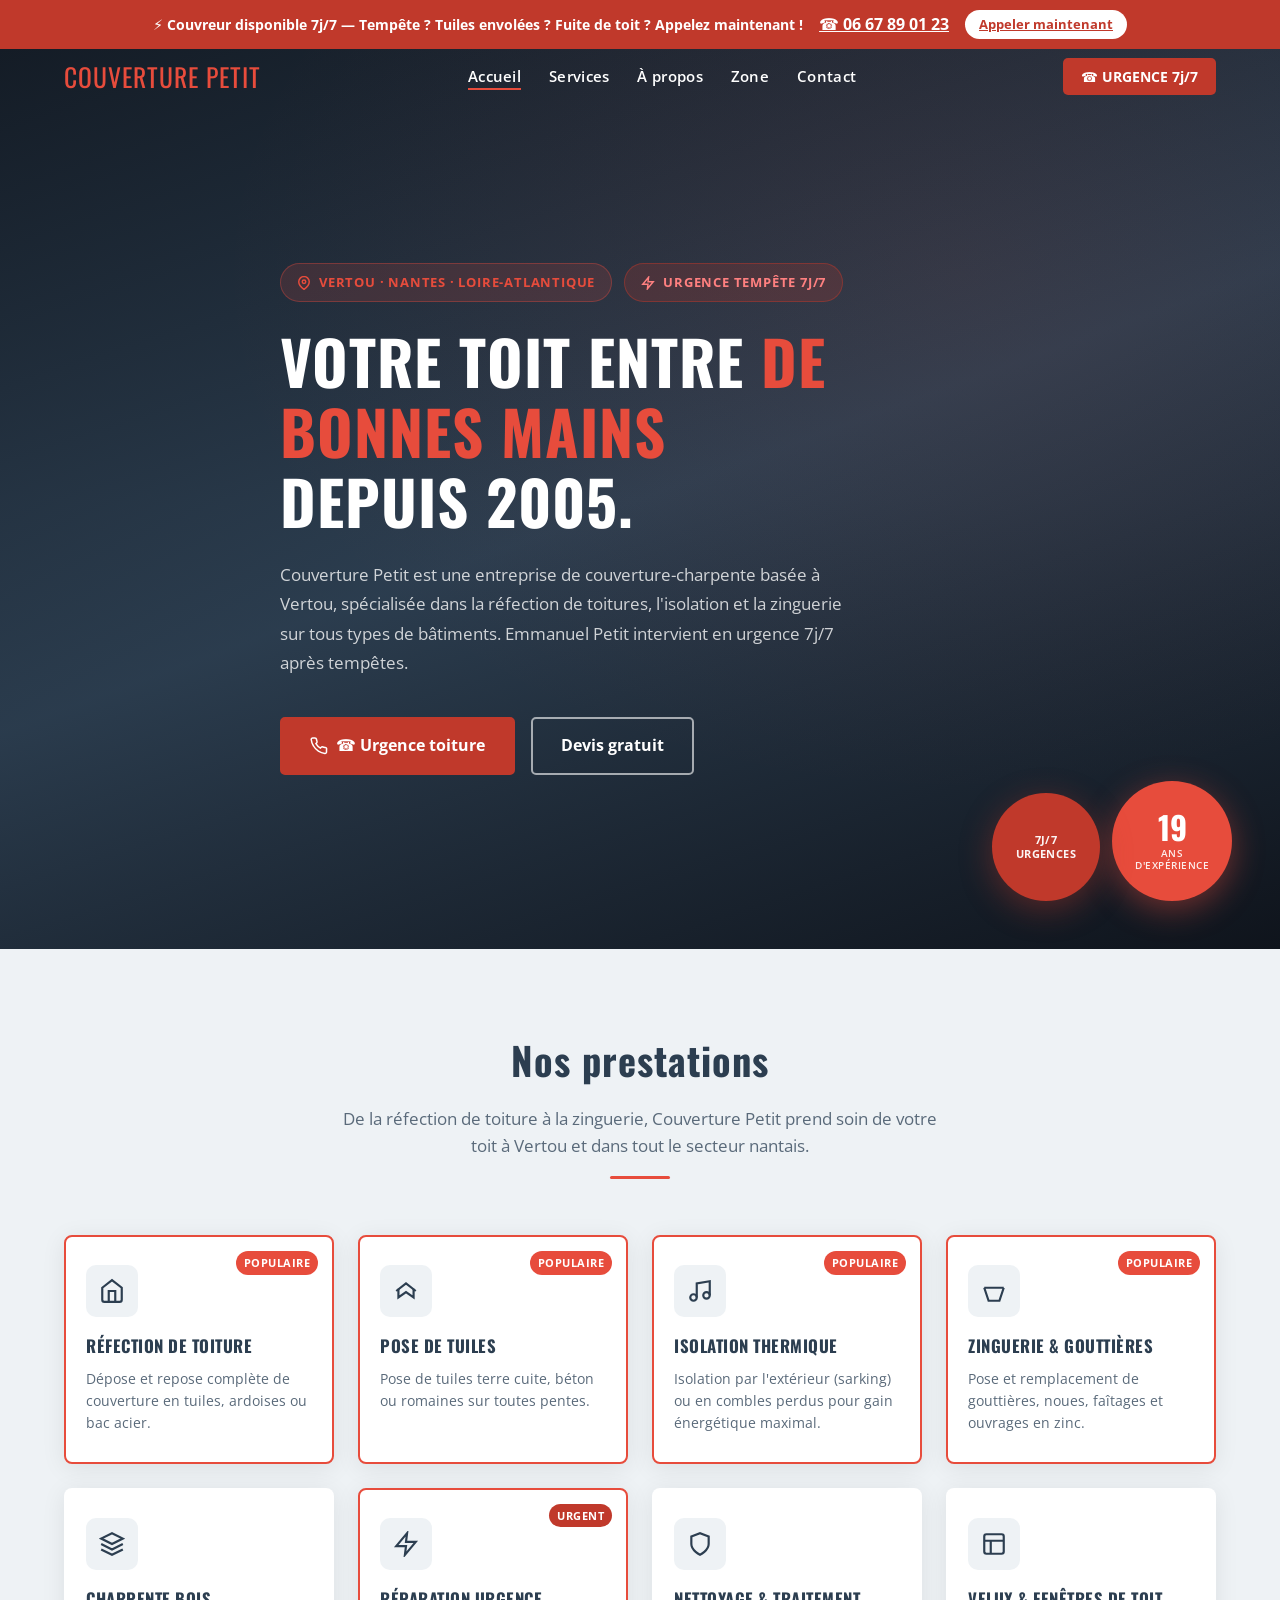
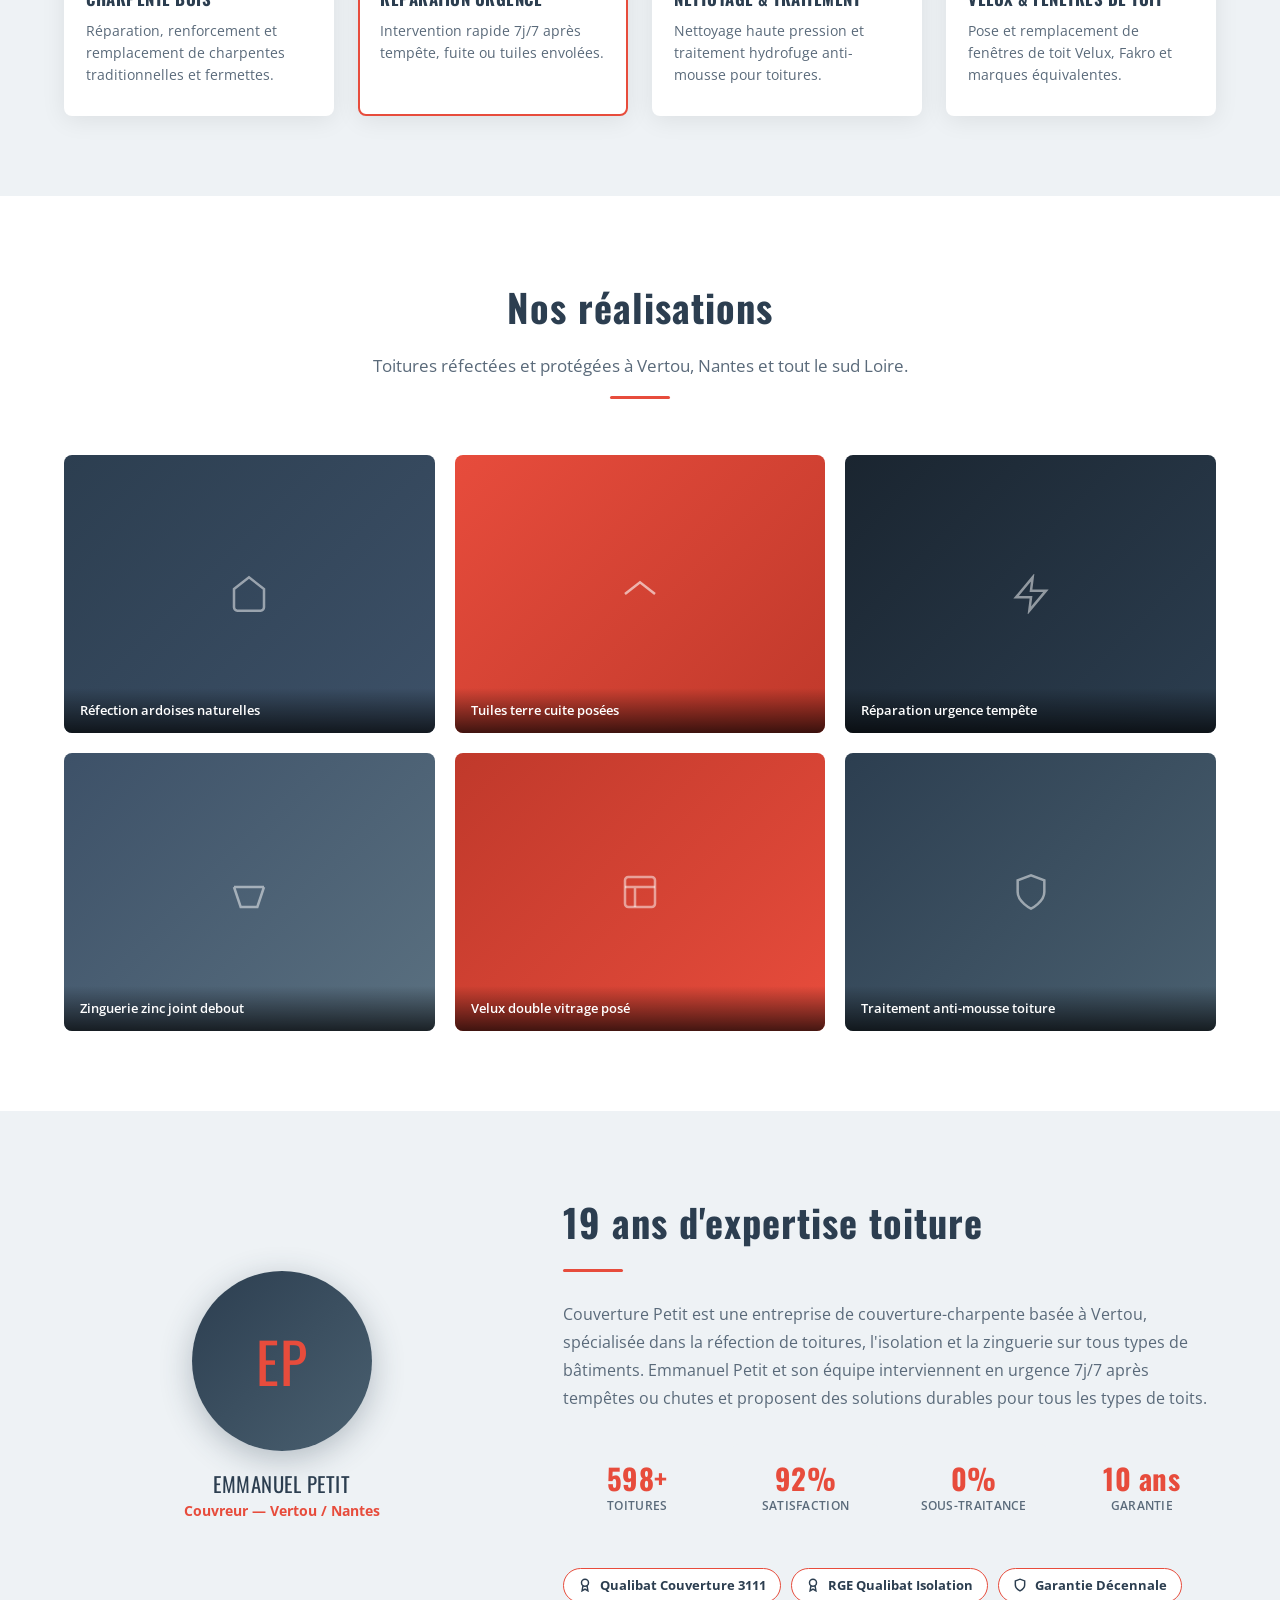
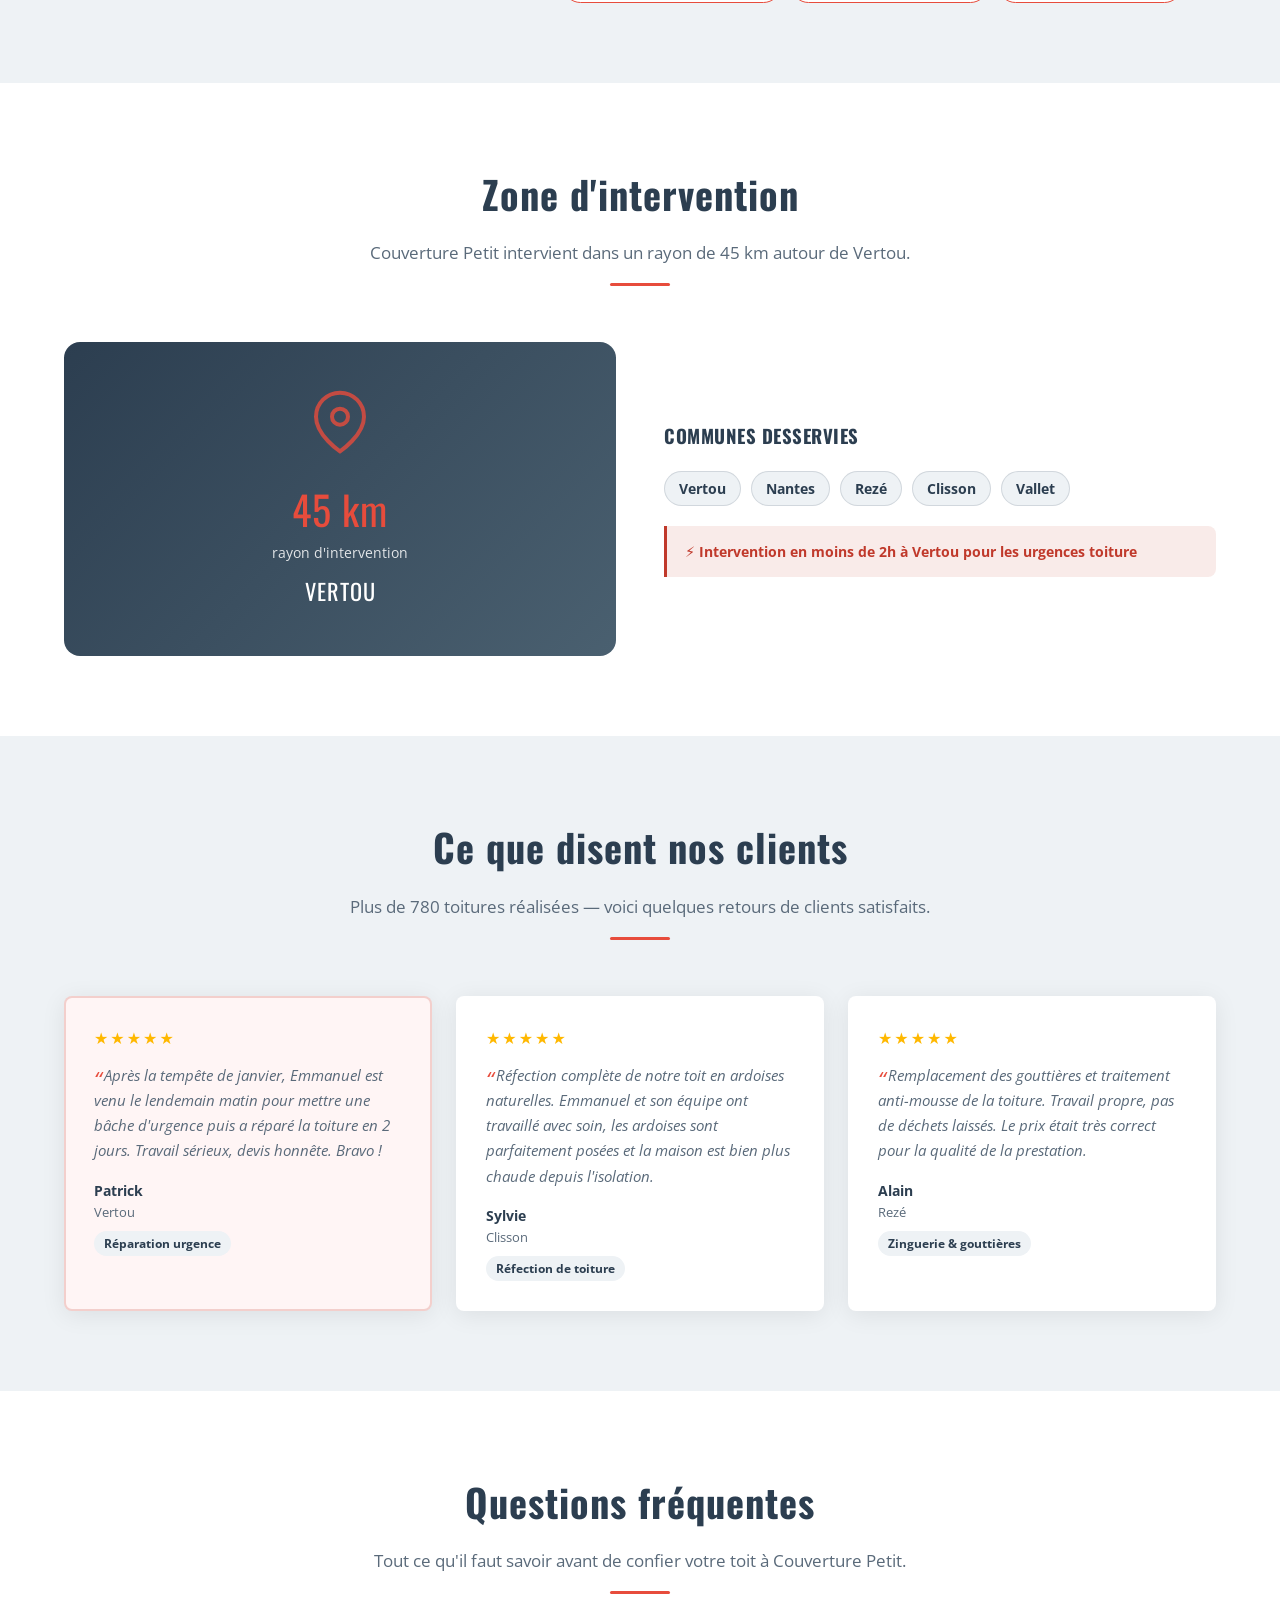
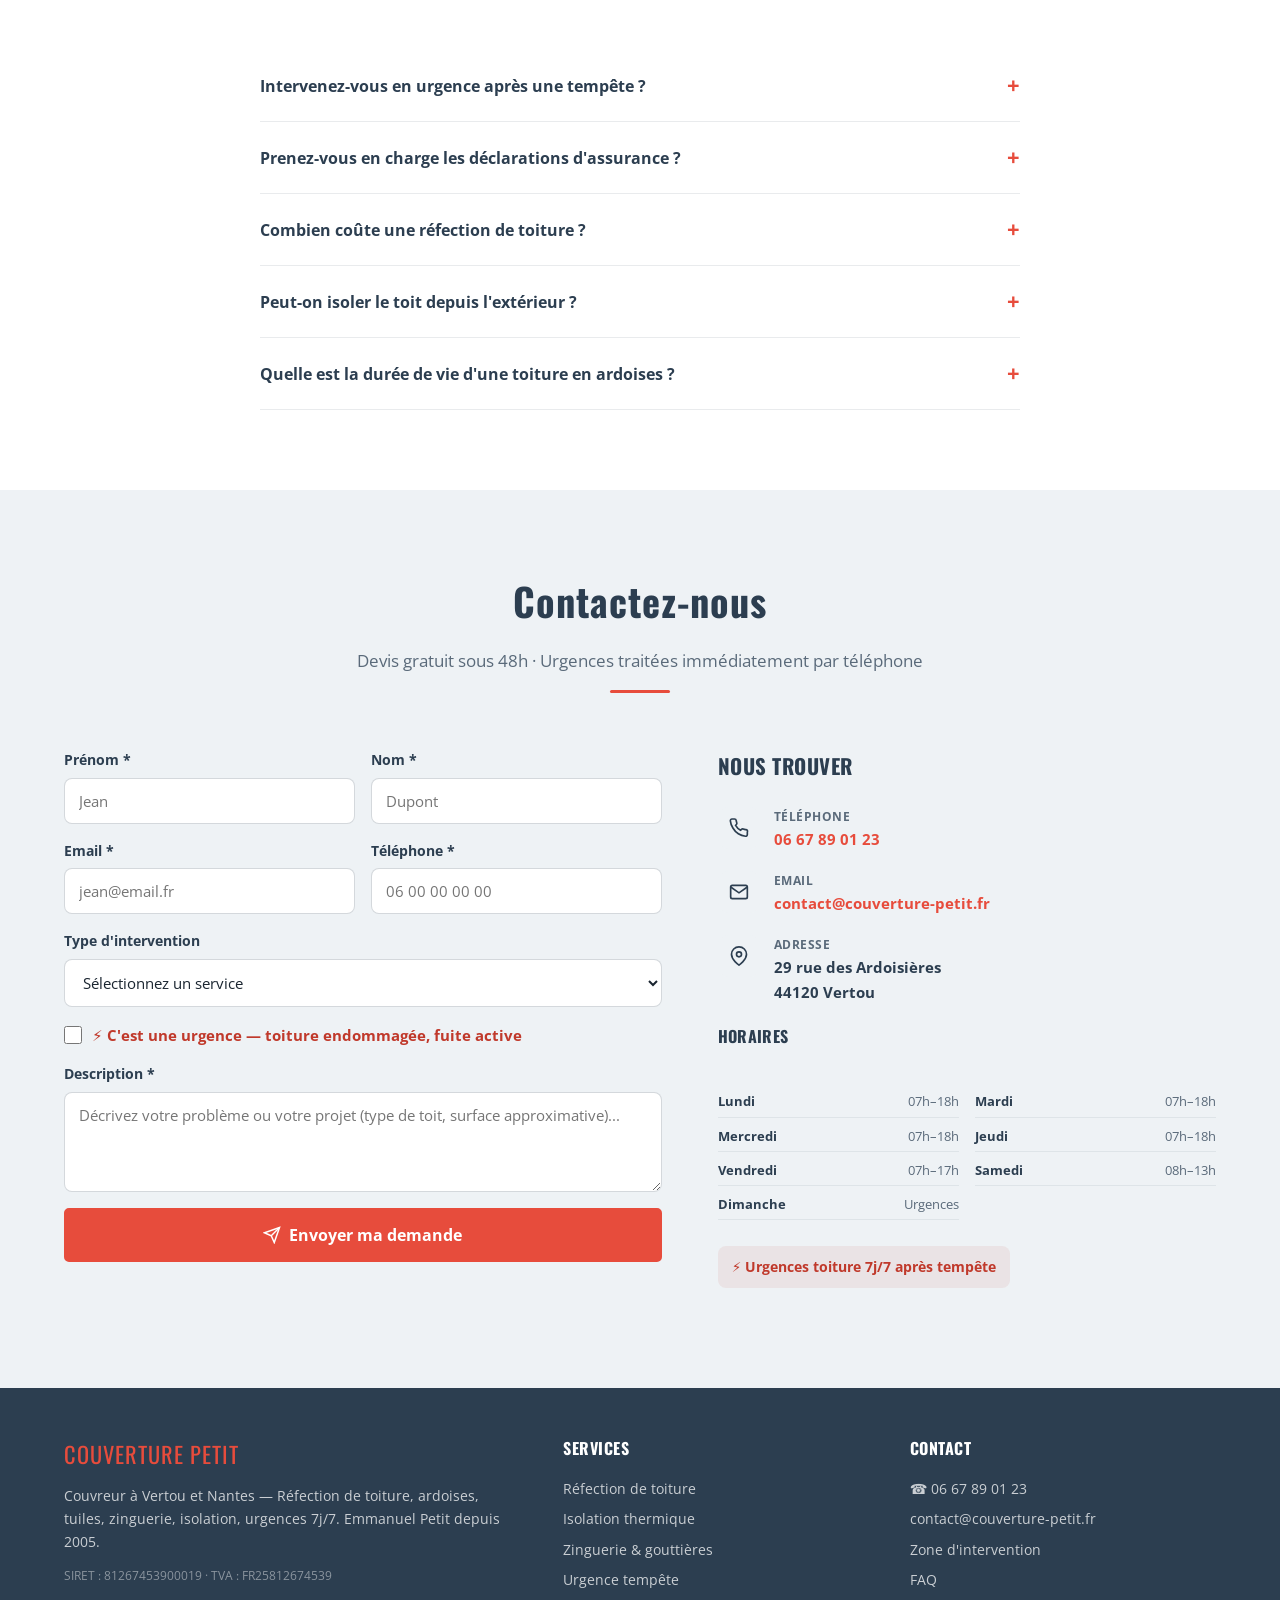
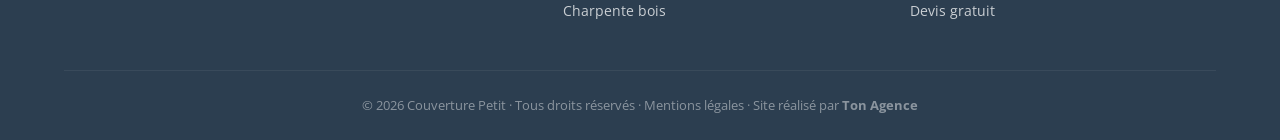
==== couvreur/index.html @ 8f20f151 "8 sites demo artisans" ====
<!-- Généré pour Couverture Petit — Emmanuel Petit — 2026-04-10 -->
<!DOCTYPE html>
<html lang="fr">
<head>
  <meta charset="UTF-8">
  <meta name="viewport" content="width=device-width, initial-scale=1.0">
  <title>Couverture Petit — Couvreur à Vertou & Nantes | Urgence 7j/7</title>
  <meta name="description" content="Couverture Petit, couvreur à Vertou. Réfection toiture, isolation, zinguerie, charpente, réparation urgence tempête. Devis gratuit. ☎ 06 67 89 01 23">
  <meta name="keywords" content="couvreur Vertou, couvreur Nantes, réfection toiture Nantes, urgence toiture Loire-Atlantique, isolation toiture Vertou">
  <meta property="og:title"       content="Couverture Petit — Couvreur à Vertou & Nantes | Urgence 7j/7">
  <meta property="og:description" content="Couverture Petit, couvreur à Vertou. Réfection toiture, isolation, zinguerie, charpente, réparation urgence tempête. Devis gratuit. ☎ 06 67 89 01 23">
  <meta property="og:type"        content="website">
  <meta property="og:url"         content="https://couverture-petit.fr">
  <link rel="canonical" href="https://couverture-petit.fr">
  <link rel="preconnect" href="https://fonts.googleapis.com">
  <link rel="preconnect" href="https://fonts.gstatic.com" crossorigin>
  <link href="https://fonts.googleapis.com/css2?family=Oswald:wght@400;600;700&family=Open+Sans:wght@400;600;700&display=swap" rel="stylesheet">
  <link rel="stylesheet" href="style.css">
  <script type="application/ld+json">
  {
    "@context": "https://schema.org",
    "@type": "LocalBusiness",
    "name": "Couverture Petit",
    "description": "Couverture Petit est une entreprise de couverture-charpente basée à Vertou, spécialisée dans la réfection de toitures, l'isolation et la zinguerie. Urgences 7j/7.",
    "telephone": "06 67 89 01 23",
    "email": "contact@couverture-petit.fr",
    "url": "https://couverture-petit.fr",
    "availableChannel": "EmergencyService",
    "serviceType": "EmergencyService",
    "address": { "@type": "PostalAddress", "streetAddress": "29 rue des Ardoisières", "addressLocality": "Vertou", "postalCode": "44120", "addressRegion": "Pays de la Loire", "addressCountry": "FR" },
    "openingHoursSpecification": [
      { "@type": "OpeningHoursSpecification", "dayOfWeek": ["Monday","Tuesday","Wednesday","Thursday","Friday"], "opens": "07:00", "closes": "18:00" },
      { "@type": "OpeningHoursSpecification", "dayOfWeek": "Saturday", "opens": "08:00", "closes": "13:00" },
      { "@type": "OpeningHoursSpecification", "dayOfWeek": "Sunday", "opens": "00:00", "closes": "23:59", "description": "Urgences uniquement" }
    ]
  }
  </script>
</head>
<body>

<div class="urgence-bar" role="banner" aria-label="Service d'urgence toiture">
  <div class="container">
    <div class="urgence-bar__inner">
      <span>⚡ Couvreur disponible 7j/7 — Tempête ? Tuiles envolées ? Fuite de toit ? Appelez maintenant !</span>
      <a href="tel:+33667890123" style="font-weight:700;font-size:1rem;">☎ 06 67 89 01 23</a>
      <a href="tel:+33667890123" class="btn-urgence-bar">Appeler maintenant</a>
    </div>
  </div>
</div>

<header id="header">
  <div class="container">
    <nav class="nav" aria-label="Navigation principale">
      <a href="#accueil" class="nav-logo">Couverture Petit</a>
      <ul class="nav-links" role="list">
        <li><a href="#accueil">Accueil</a></li>
        <li><a href="#services">Services</a></li>
        <li><a href="#apropos">À propos</a></li>
        <li><a href="#zone">Zone</a></li>
        <li><a href="#contact">Contact</a></li>
      </ul>
      <a href="tel:+33667890123" class="nav-urgence-btn">☎ URGENCE 7j/7</a>
      <button class="nav-hamburger" id="hamburger" aria-label="Ouvrir le menu" aria-expanded="false">
        <span></span><span></span><span></span>
      </button>
    </nav>
  </div>
</header>

<nav id="mobileNav" class="nav-mobile" aria-label="Menu mobile" aria-hidden="true">
  <button class="nav-mobile-close" id="mobileClose" aria-label="Fermer le menu">&times;</button>
  <a href="#accueil">Accueil</a>
  <a href="#services">Services</a>
  <a href="#apropos">À propos</a>
  <a href="#zone">Zone</a>
  <a href="#faq">FAQ</a>
  <a href="#contact">Contact</a>
  <a href="tel:+33667890123" class="btn btn-urgence" style="margin-top:16px;">☎ URGENCE 7j/7</a>
</nav>

<section id="accueil" class="hero section" aria-label="Accueil">
  <div class="container">
    <div class="hero-content">
      <div class="hero-badges">
        <div class="hero-tag">
          <svg width="14" height="14" viewBox="0 0 24 24" fill="none" stroke="currentColor" stroke-width="2.5" aria-hidden="true"><path d="M21 10c0 7-9 13-9 13s-9-6-9-13a9 9 0 0 1 18 0z"/><circle cx="12" cy="10" r="3"/></svg>
          Vertou · Nantes · Loire-Atlantique
        </div>
        <div class="hero-tag-urgence">
          <svg width="14" height="14" viewBox="0 0 24 24" fill="none" stroke="currentColor" stroke-width="2.5" aria-hidden="true"><path d="M13 2L3 14h9l-1 8 10-12h-9l1-8z"/></svg>
          Urgence tempête 7j/7
        </div>
      </div>
      <h1>Votre toit entre <em>de bonnes mains</em><br>depuis 2005.</h1>
      <p class="hero-desc">Couverture Petit est une entreprise de couverture-charpente basée à Vertou, spécialisée dans la réfection de toitures, l'isolation et la zinguerie sur tous types de bâtiments. Emmanuel Petit intervient en urgence 7j/7 après tempêtes.</p>
      <div class="hero-cta">
        <a href="tel:+33667890123" class="btn btn-urgence">
          <svg width="18" height="18" viewBox="0 0 24 24" fill="none" stroke="currentColor" stroke-width="2" aria-hidden="true"><path d="M22 16.92v3a2 2 0 0 1-2.18 2 19.79 19.79 0 0 1-8.63-3.07A19.5 19.5 0 0 1 4.69 12 19.79 19.79 0 0 1 1.61 3.38 2 2 0 0 1 3.6 1.2h3a2 2 0 0 1 2 1.72c.127.96.361 1.903.7 2.81a2 2 0 0 1-.45 2.11L7.91 8.78a16 16 0 0 0 6 6l1.06-1.06a2 2 0 0 1 2.11-.45c.907.339 1.85.573 2.81.7A2 2 0 0 1 22 16.92z"/></svg>
          ☎ Urgence toiture
        </a>
        <a href="#contact" class="btn btn-secondary">Devis gratuit</a>
      </div>
    </div>
  </div>
  <div class="hero-badge" aria-label="19 ans d'expérience"><span class="badge-num">19</span><span class="badge-text">ans<br>d'expérience</span></div>
  <div class="hero-badge-2" aria-label="Urgences 7j/7"><span class="badge-text2">7j/7<br>Urgences</span></div>
</section>

<section id="services" class="section section--alt" aria-labelledby="services-title">
  <div class="container">
    <div class="section-header">
      <h2 id="services-title">Nos prestations</h2>
      <p>De la réfection de toiture à la zinguerie, Couverture Petit prend soin de votre toit à Vertou et dans tout le secteur nantais.</p>
      <div class="accent-line" aria-hidden="true"></div>
    </div>
    <div class="services-grid">

      <article class="service-card featured" aria-label="Réfection de toiture">
        <span class="service-badge">Populaire</span>
        <div class="service-icon" aria-hidden="true">
          <svg width="26" height="26" viewBox="0 0 24 24" fill="none" stroke="currentColor" stroke-width="2"><path d="M3 9l9-7 9 7v11a2 2 0 0 1-2 2H5a2 2 0 0 1-2-2z"/><polyline points="9 22 9 12 15 12 15 22"/></svg>
        </div>
        <h3>Réfection de toiture</h3>
        <p>Dépose et repose complète de couverture en tuiles, ardoises ou bac acier.</p>
      </article>

      <article class="service-card featured" aria-label="Pose de tuiles">
        <span class="service-badge">Populaire</span>
        <div class="service-icon" aria-hidden="true">
          <svg width="26" height="26" viewBox="0 0 24 24" fill="none" stroke="currentColor" stroke-width="2"><path d="M3 12l9-7 9 7"/><path d="M5 10v8l7-5 7 5v-8"/></svg>
        </div>
        <h3>Pose de tuiles</h3>
        <p>Pose de tuiles terre cuite, béton ou romaines sur toutes pentes.</p>
      </article>

      <article class="service-card featured" aria-label="Isolation thermique">
        <span class="service-badge">Populaire</span>
        <div class="service-icon" aria-hidden="true">
          <svg width="26" height="26" viewBox="0 0 24 24" fill="none" stroke="currentColor" stroke-width="2"><path d="M9 18V5l12-2v13"/><circle cx="6" cy="18" r="3"/><circle cx="18" cy="16" r="3"/></svg>
        </div>
        <h3>Isolation thermique</h3>
        <p>Isolation par l'extérieur (sarking) ou en combles perdus pour gain énergétique maximal.</p>
      </article>

      <article class="service-card featured" aria-label="Zinguerie & gouttières">
        <span class="service-badge">Populaire</span>
        <div class="service-icon" aria-hidden="true">
          <svg width="26" height="26" viewBox="0 0 24 24" fill="none" stroke="currentColor" stroke-width="2"><path d="M3 9h18M3 9l4 12h10l4-12"/></svg>
        </div>
        <h3>Zinguerie & gouttières</h3>
        <p>Pose et remplacement de gouttières, noues, faîtages et ouvrages en zinc.</p>
      </article>

      <article class="service-card" aria-label="Charpente bois">
        <div class="service-icon" aria-hidden="true">
          <svg width="26" height="26" viewBox="0 0 24 24" fill="none" stroke="currentColor" stroke-width="2"><path d="M12 2L2 7l10 5 10-5-10-5zM2 17l10 5 10-5M2 12l10 5 10-5"/></svg>
        </div>
        <h3>Charpente bois</h3>
        <p>Réparation, renforcement et remplacement de charpentes traditionnelles et fermettes.</p>
      </article>

      <article class="service-card featured" aria-label="Réparation urgence">
        <span class="service-badge service-badge--urgent">URGENT</span>
        <div class="service-icon" aria-hidden="true">
          <svg width="26" height="26" viewBox="0 0 24 24" fill="none" stroke="currentColor" stroke-width="2"><path d="M13 2L3 14h9l-1 8 10-12h-9l1-8z"/></svg>
        </div>
        <h3>Réparation urgence</h3>
        <p>Intervention rapide 7j/7 après tempête, fuite ou tuiles envolées.</p>
      </article>

      <article class="service-card" aria-label="Nettoyage & traitement">
        <div class="service-icon" aria-hidden="true">
          <svg width="26" height="26" viewBox="0 0 24 24" fill="none" stroke="currentColor" stroke-width="2"><path d="M12 22s8-4 8-10V5l-8-3-8 3v7c0 6 8 10 8 10z"/></svg>
        </div>
        <h3>Nettoyage & traitement</h3>
        <p>Nettoyage haute pression et traitement hydrofuge anti-mousse pour toitures.</p>
      </article>

      <article class="service-card" aria-label="Velux & fenêtres de toit">
        <div class="service-icon" aria-hidden="true">
          <svg width="26" height="26" viewBox="0 0 24 24" fill="none" stroke="currentColor" stroke-width="2"><rect x="3" y="3" width="18" height="18" rx="2"/><path d="M3 9h18M9 21V9"/></svg>
        </div>
        <h3>Velux & fenêtres de toit</h3>
        <p>Pose et remplacement de fenêtres de toit Velux, Fakro et marques équivalentes.</p>
      </article>

    </div>
  </div>
</section>

<section id="realisations" class="section" aria-labelledby="realisations-title">
  <div class="container">
    <div class="section-header">
      <h2 id="realisations-title">Nos réalisations</h2>
      <p>Toitures réfectées et protégées à Vertou, Nantes et tout le sud Loire.</p>
      <div class="accent-line" aria-hidden="true"></div>
    </div>
    <div class="gallery-grid">
      <div class="gallery-item"><div class="gallery-placeholder"><svg width="40" height="40" viewBox="0 0 24 24" fill="none" stroke="rgba(255,255,255,0.5)" stroke-width="1.5"><path d="M3 9l9-7 9 7v11a2 2 0 0 1-2 2H5a2 2 0 0 1-2-2z"/></svg></div><div class="gallery-label">Réfection ardoises naturelles</div></div>
      <div class="gallery-item"><div class="gallery-placeholder"><svg width="40" height="40" viewBox="0 0 24 24" fill="none" stroke="rgba(255,255,255,0.6)" stroke-width="1.5"><path d="M3 12l9-7 9 7"/></svg></div><div class="gallery-label">Tuiles terre cuite posées</div></div>
      <div class="gallery-item"><div class="gallery-placeholder"><svg width="40" height="40" viewBox="0 0 24 24" fill="none" stroke="rgba(255,255,255,0.5)" stroke-width="1.5"><path d="M13 2L3 14h9l-1 8 10-12h-9l1-8z"/></svg></div><div class="gallery-label">Réparation urgence tempête</div></div>
      <div class="gallery-item"><div class="gallery-placeholder"><svg width="40" height="40" viewBox="0 0 24 24" fill="none" stroke="rgba(255,255,255,0.5)" stroke-width="1.5"><path d="M3 9h18M3 9l4 12h10l4-12"/></svg></div><div class="gallery-label">Zinguerie zinc joint debout</div></div>
      <div class="gallery-item"><div class="gallery-placeholder"><svg width="40" height="40" viewBox="0 0 24 24" fill="none" stroke="rgba(255,255,255,0.5)" stroke-width="1.5"><rect x="3" y="3" width="18" height="18" rx="2"/><path d="M3 9h18M9 21V9"/></svg></div><div class="gallery-label">Velux double vitrage posé</div></div>
      <div class="gallery-item"><div class="gallery-placeholder"><svg width="40" height="40" viewBox="0 0 24 24" fill="none" stroke="rgba(255,255,255,0.5)" stroke-width="1.5"><path d="M12 22s8-4 8-10V5l-8-3-8 3v7c0 6 8 10 8 10z"/></svg></div><div class="gallery-label">Traitement anti-mousse toiture</div></div>
    </div>
  </div>
</section>

<section id="apropos" class="section section--alt" aria-labelledby="apropos-title">
  <div class="container">
    <div class="apropos-grid">
      <div class="apropos-avatar-wrap">
        <div class="apropos-avatar" aria-hidden="true">EP</div>
        <div class="apropos-avatar-name">Emmanuel Petit</div>
        <div class="apropos-avatar-title">Couvreur — Vertou / Nantes</div>
      </div>
      <div>
        <div class="section-header" style="text-align:left;margin-bottom:28px;">
          <h2 id="apropos-title">19 ans d'expertise toiture</h2>
          <div class="accent-line" style="margin:12px 0 0;"></div>
        </div>
        <p class="apropos-desc">Couverture Petit est une entreprise de couverture-charpente basée à Vertou, spécialisée dans la réfection de toitures, l'isolation et la zinguerie sur tous types de bâtiments. Emmanuel Petit et son équipe interviennent en urgence 7j/7 après tempêtes ou chutes et proposent des solutions durables pour tous les types de toits.</p>
        <div class="stats-grid">
          <div class="stat-item"><div class="stat-num" data-target="780" data-suffix="+">0+</div><div class="stat-label">Toitures</div></div>
          <div class="stat-item"><div class="stat-num" data-target="100" data-suffix="%">0%</div><div class="stat-label">Satisfaction</div></div>
          <div class="stat-item"><div class="stat-num" data-target="0" data-suffix="%">0%</div><div class="stat-label">Sous-traitance</div></div>
          <div class="stat-item"><div class="stat-num" data-target="10" data-suffix=" ans">0 ans</div><div class="stat-label">Garantie</div></div>
        </div>
        <div class="certif-list">
          <span class="certif-badge"><svg width="14" height="14" viewBox="0 0 24 24" fill="none" stroke="currentColor" stroke-width="2.5"><circle cx="12" cy="8" r="6"/><path d="M15.477 12.89L17 22l-5-3-5 3 1.523-9.11"/></svg>Qualibat Couverture 3111</span>
          <span class="certif-badge"><svg width="14" height="14" viewBox="0 0 24 24" fill="none" stroke="currentColor" stroke-width="2.5"><circle cx="12" cy="8" r="6"/><path d="M15.477 12.89L17 22l-5-3-5 3 1.523-9.11"/></svg>RGE Qualibat Isolation</span>
          <span class="certif-badge"><svg width="14" height="14" viewBox="0 0 24 24" fill="none" stroke="currentColor" stroke-width="2.5"><path d="M12 22s8-4 8-10V5l-8-3-8 3v7c0 6 8 10 8 10z"/></svg>Garantie Décennale</span>
        </div>
      </div>
    </div>
  </div>
</section>

<section id="zone" class="section" aria-labelledby="zone-title">
  <div class="container">
    <div class="section-header">
      <h2 id="zone-title">Zone d'intervention</h2>
      <p>Couverture Petit intervient dans un rayon de 45 km autour de Vertou.</p>
      <div class="accent-line" aria-hidden="true"></div>
    </div>
    <div class="zone-grid">
      <div class="zone-map">
        <div class="zone-map-icon"><svg width="64" height="64" viewBox="0 0 24 24" fill="none" stroke="rgba(231,76,60,0.8)" stroke-width="1.5"><path d="M21 10c0 7-9 13-9 13s-9-6-9-13a9 9 0 0 1 18 0z"/><circle cx="12" cy="10" r="3"/></svg></div>
        <div class="zone-map-radius">45 km</div>
        <div class="zone-map-label">rayon d'intervention</div>
        <div class="zone-map-city">Vertou</div>
      </div>
      <div>
        <h3 style="font-family:var(--font-display);color:var(--color-primary);margin-bottom:16px;text-transform:uppercase;letter-spacing:.5px;">Communes desservies</h3>
        <div class="communes-grid">
          <span class="commune-badge">Vertou</span>
          <span class="commune-badge">Nantes</span>
          <span class="commune-badge">Rezé</span>
          <span class="commune-badge">Clisson</span>
          <span class="commune-badge">Vallet</span>
        </div>
        <div class="zone-urgence-note">⚡ Intervention en moins de 2h à Vertou pour les urgences toiture</div>
      </div>
    </div>
  </div>
</section>

<section id="temoignages" class="section section--alt" aria-labelledby="temoignages-title">
  <div class="container">
    <div class="section-header">
      <h2 id="temoignages-title">Ce que disent nos clients</h2>
      <p>Plus de 780 toitures réalisées — voici quelques retours de clients satisfaits.</p>
      <div class="accent-line" aria-hidden="true"></div>
    </div>
    <div class="temoignages-grid">
      <article class="temoignage-card temoignage-card--urgence">
        <div class="temoignage-stars">★★★★★</div>
        <p class="temoignage-text">Après la tempête de janvier, Emmanuel est venu le lendemain matin pour mettre une bâche d'urgence puis a réparé la toiture en 2 jours. Travail sérieux, devis honnête. Bravo !</p>
        <div class="temoignage-author">Patrick</div>
        <div class="temoignage-meta">Vertou</div>
        <span class="temoignage-service">Réparation urgence</span>
      </article>
      <article class="temoignage-card">
        <div class="temoignage-stars">★★★★★</div>
        <p class="temoignage-text">Réfection complète de notre toit en ardoises naturelles. Emmanuel et son équipe ont travaillé avec soin, les ardoises sont parfaitement posées et la maison est bien plus chaude depuis l'isolation.</p>
        <div class="temoignage-author">Sylvie</div>
        <div class="temoignage-meta">Clisson</div>
        <span class="temoignage-service">Réfection de toiture</span>
      </article>
      <article class="temoignage-card">
        <div class="temoignage-stars">★★★★★</div>
        <p class="temoignage-text">Remplacement des gouttières et traitement anti-mousse de la toiture. Travail propre, pas de déchets laissés. Le prix était très correct pour la qualité de la prestation.</p>
        <div class="temoignage-author">Alain</div>
        <div class="temoignage-meta">Rezé</div>
        <span class="temoignage-service">Zinguerie & gouttières</span>
      </article>
    </div>
  </div>
</section>

<section id="faq" class="section" aria-labelledby="faq-title">
  <div class="container">
    <div class="section-header">
      <h2 id="faq-title">Questions fréquentes</h2>
      <p>Tout ce qu'il faut savoir avant de confier votre toit à Couverture Petit.</p>
      <div class="accent-line" aria-hidden="true"></div>
    </div>
    <div class="faq-list">
      <div class="faq-item">
        <button class="faq-question" aria-expanded="false">Intervenez-vous en urgence après une tempête ? <span class="faq-icon">+</span></button>
        <div class="faq-answer"><div class="faq-answer-inner">Oui, Couverture Petit est disponible 7j/7 pour les urgences toiture. En cas de tempête, de tuiles envolées ou de fuite importante, nous intervenons dans les plus brefs délais pour sécuriser votre toit avec une bâche ou une réparation provisoire, avant de planifier la réparation définitive.</div></div>
      </div>
      <div class="faq-item">
        <button class="faq-question" aria-expanded="false">Prenez-vous en charge les déclarations d'assurance ? <span class="faq-icon">+</span></button>
        <div class="faq-answer"><div class="faq-answer-inner">Oui, nous établissons un rapport d'expertise détaillé avec photos avant/après, utilisable directement pour votre déclaration de sinistre auprès de votre assurance habitation. Nous pouvons également intervenir en tant que réparateur agréé selon votre contrat.</div></div>
      </div>
      <div class="faq-item">
        <button class="faq-question" aria-expanded="false">Combien coûte une réfection de toiture ? <span class="faq-icon">+</span></button>
        <div class="faq-answer"><div class="faq-answer-inner">Le coût dépend de la surface, du type de couverture (tuiles, ardoises, bac acier), de la pente et des travaux de charpente éventuels. Pour 100m² de toiture en ardoises, comptez entre 8 000 et 15 000 €. Nous réalisons un devis gratuit et précis après visite.</div></div>
      </div>
      <div class="faq-item">
        <button class="faq-question" aria-expanded="false">Peut-on isoler le toit depuis l'extérieur ? <span class="faq-icon">+</span></button>
        <div class="faq-answer"><div class="faq-answer-inner">Oui, l'isolation par l'extérieur (sarking) est une technique efficace lors d'une réfection de toiture. Elle offre une isolation sans pont thermique et préserve le volume habitable sous les combles. Nous réalisons les dossiers MaPrimeRénov' et CEE pour vous faire bénéficier des aides.</div></div>
      </div>
      <div class="faq-item">
        <button class="faq-question" aria-expanded="false">Quelle est la durée de vie d'une toiture en ardoises ? <span class="faq-icon">+</span></button>
        <div class="faq-answer"><div class="faq-answer-inner">Une toiture en ardoises naturelles bien posée peut durer 100 ans et plus. Les ardoises synthétiques ou en fibre-ciment durent 30 à 50 ans. L'entretien régulier (nettoyage, remplacement des ardoises cassées, vérification des faîtages) permet de prolonger la durée de vie de votre couverture.</div></div>
      </div>
    </div>
  </div>
</section>

<section id="contact" class="section section--alt" aria-labelledby="contact-title">
  <div class="container">
    <div class="section-header">
      <h2 id="contact-title">Contactez-nous</h2>
      <p>Devis gratuit sous 48h · Urgences traitées immédiatement par téléphone</p>
      <div class="accent-line" aria-hidden="true"></div>
    </div>
    <div class="contact-grid">
      <div>
        <form id="contactForm" novalidate>
          <div class="form-row">
            <div class="form-group"><label for="prenom">Prénom *</label><input type="text" id="prenom" name="prenom" required placeholder="Jean"></div>
            <div class="form-group"><label for="nom">Nom *</label><input type="text" id="nom" name="nom" required placeholder="Dupont"></div>
          </div>
          <div class="form-row">
            <div class="form-group"><label for="email">Email *</label><input type="email" id="email" name="email" required placeholder="jean@email.fr"></div>
            <div class="form-group"><label for="telephone">Téléphone *</label><input type="tel" id="telephone" name="telephone" required placeholder="06 00 00 00 00"></div>
          </div>
          <div class="form-group">
            <label for="service">Type d'intervention</label>
            <select id="service" name="service">
              <option value="">Sélectionnez un service</option>
              <option>Réfection de toiture</option><option>Pose de tuiles</option>
              <option>Isolation thermique</option><option>Zinguerie & gouttières</option>
              <option>Charpente bois</option><option>Réparation urgence tempête</option>
              <option>Nettoyage & traitement</option><option>Velux & fenêtres de toit</option>
              <option>Autre</option>
            </select>
          </div>
          <div class="form-urgence-row" id="urgenceRow">
            <input type="checkbox" id="urgenceCheck" name="urgence">
            <label for="urgenceCheck">⚡ C'est une urgence — toiture endommagée, fuite active</label>
          </div>
          <div class="form-group"><label for="message">Description *</label><textarea id="message" name="message" required placeholder="Décrivez votre problème ou votre projet (type de toit, surface approximative)..."></textarea></div>
          <button type="submit" class="btn btn-accent" style="width:100%;justify-content:center;">
            <svg width="18" height="18" viewBox="0 0 24 24" fill="none" stroke="currentColor" stroke-width="2"><line x1="22" y1="2" x2="11" y2="13"/><polygon points="22 2 15 22 11 13 2 9 22 2"/></svg>
            Envoyer ma demande
          </button>
        </form>
        <div id="formSuccess" role="alert">
          <svg width="48" height="48" viewBox="0 0 24 24" fill="none" stroke="#27ae60" stroke-width="2" style="margin:0 auto 16px"><circle cx="12" cy="12" r="10"/><polyline points="9 12 11 14 15 10"/></svg>
          <h3>Demande envoyée !</h3>
          <p>Emmanuel vous rappellera sous 48h. Pour une urgence toiture, appelez directement le <strong><a href="tel:+33667890123">06 67 89 01 23</a></strong>.</p>
        </div>
      </div>
      <div class="contact-info">
        <h3>Nous trouver</h3>
        <div class="contact-info-item">
          <div class="contact-info-icon"><svg width="20" height="20" viewBox="0 0 24 24" fill="none" stroke="currentColor" stroke-width="2"><path d="M22 16.92v3a2 2 0 0 1-2.18 2 19.79 19.79 0 0 1-8.63-3.07A19.5 19.5 0 0 1 4.69 12 19.79 19.79 0 0 1 1.61 3.38 2 2 0 0 1 3.6 1.2h3a2 2 0 0 1 2 1.72c.127.96.361 1.903.7 2.81a2 2 0 0 1-.45 2.11L7.91 8.78a16 16 0 0 0 6 6l1.06-1.06a2 2 0 0 1 2.11-.45c.907.339 1.85.573 2.81.7A2 2 0 0 1 22 16.92z"/></svg></div>
          <div><div class="contact-info-label">Téléphone</div><div class="contact-info-value"><a href="tel:+33667890123">06 67 89 01 23</a></div></div>
        </div>
        <div class="contact-info-item">
          <div class="contact-info-icon"><svg width="20" height="20" viewBox="0 0 24 24" fill="none" stroke="currentColor" stroke-width="2"><path d="M4 4h16c1.1 0 2 .9 2 2v12c0 1.1-.9 2-2 2H4c-1.1 0-2-.9-2-2V6c0-1.1.9-2 2-2z"/><polyline points="22,6 12,13 2,6"/></svg></div>
          <div><div class="contact-info-label">Email</div><div class="contact-info-value"><a href="mailto:contact@couverture-petit.fr">contact@couverture-petit.fr</a></div></div>
        </div>
        <div class="contact-info-item">
          <div class="contact-info-icon"><svg width="20" height="20" viewBox="0 0 24 24" fill="none" stroke="currentColor" stroke-width="2"><path d="M21 10c0 7-9 13-9 13s-9-6-9-13a9 9 0 0 1 18 0z"/><circle cx="12" cy="10" r="3"/></svg></div>
          <div><div class="contact-info-label">Adresse</div><div class="contact-info-value">29 rue des Ardoisières<br>44120 Vertou</div></div>
        </div>
        <div class="contact-info-item" style="flex-direction:column;align-items:flex-start;">
          <h4 style="font-family:var(--font-display);color:var(--color-primary);margin-bottom:12px;text-transform:uppercase;letter-spacing:.3px;">Horaires</h4>
          <div class="horaires-grid" style="width:100%;">
            <div class="horaire-row"><span class="jour">Lundi</span><span class="heure">07h–18h</span></div>
            <div class="horaire-row"><span class="jour">Mardi</span><span class="heure">07h–18h</span></div>
            <div class="horaire-row"><span class="jour">Mercredi</span><span class="heure">07h–18h</span></div>
            <div class="horaire-row"><span class="jour">Jeudi</span><span class="heure">07h–18h</span></div>
            <div class="horaire-row"><span class="jour">Vendredi</span><span class="heure">07h–17h</span></div>
            <div class="horaire-row"><span class="jour">Samedi</span><span class="heure">08h–13h</span></div>
            <div class="horaire-row"><span class="jour">Dimanche</span><span class="heure">Urgences</span></div>
          </div>
          <div class="horaire-urgence">⚡ Urgences toiture 7j/7 après tempête</div>
        </div>
      </div>
    </div>
  </div>
</section>

<footer>
  <div class="container">
    <div class="footer-grid">
      <div>
        <div class="footer-logo">Couverture Petit</div>
        <p class="footer-desc">Couvreur à Vertou et Nantes — Réfection de toiture, ardoises, tuiles, zinguerie, isolation, urgences 7j/7. Emmanuel Petit depuis 2005.</p>
        <p class="footer-legal">SIRET : 81267453900019 · TVA : FR25812674539</p>
      </div>
      <div class="footer-col">
        <h4>Services</h4>
        <a href="#services">Réfection de toiture</a>
        <a href="#services">Isolation thermique</a>
        <a href="#services">Zinguerie & gouttières</a>
        <a href="#services">Urgence tempête</a>
        <a href="#services">Charpente bois</a>
      </div>
      <div class="footer-col">
        <h4>Contact</h4>
        <a href="tel:+33667890123">☎ 06 67 89 01 23</a>
        <a href="mailto:contact@couverture-petit.fr">contact@couverture-petit.fr</a>
        <a href="#zone">Zone d'intervention</a>
        <a href="#faq">FAQ</a>
        <a href="#contact">Devis gratuit</a>
      </div>
    </div>
    <div class="footer-bottom">
      <p>© 2026 Couverture Petit · Tous droits réservés · <a href="#" style="color:inherit;">Mentions légales</a> · Site réalisé par <strong>Ton Agence</strong></p>
    </div>
  </div>
</footer>

<script src="script.js"></script>
</body>
</html>
---- couvreur/style.css ----
/* Couverture Petit — Emmanuel Petit — 2026-04-10 */

:root {
  --color-primary:   #2C3E50;
  --color-secondary: #EEF2F5;
  --color-accent:    #E74C3C;
  --color-urgence:   #C0392B;
  --color-text:      #1A2530;
  --color-text-light:#5A6A7A;
  --color-white:     #FFFFFF;
  --font-display:    'Oswald', Impact, sans-serif;
  --font-body:       'Open Sans', system-ui, sans-serif;
  --radius-card:     8px;
  --radius-btn:      5px;
  --shadow-card:     0 4px 24px rgba(0,0,0,0.08);
  --shadow-hover:    0 8px 40px rgba(0,0,0,0.16);
  --transition:      0.25s ease;
  --max-width:       1200px;
  --section-py:      80px;
}

*, *::before, *::after { box-sizing: border-box; margin: 0; padding: 0; }
html { scroll-behavior: smooth; }
body { font-family: var(--font-body); color: var(--color-text); line-height: 1.6; }
img  { max-width: 100%; height: auto; display: block; }
a    { text-decoration: none; color: inherit; }
ul   { list-style: none; }

.container { max-width: var(--max-width); margin: 0 auto; padding: 0 24px; }
.section     { padding: var(--section-py) 0; }
.section--alt { background: var(--color-secondary); }

.section-header         { text-align: center; margin-bottom: 56px; }
.section-header h2      { font-family: var(--font-display); font-size: clamp(1.75rem, 3vw, 2.6rem); color: var(--color-primary); margin-bottom: 16px; letter-spacing: 1px; }
.section-header p       { color: var(--color-text-light); font-size: 1.05rem; max-width: 600px; margin: 0 auto; }
.accent-line            { width: 60px; height: 3px; background: var(--color-accent); margin: 16px auto 0; border-radius: 2px; }

.btn { display: inline-flex; align-items: center; gap: 8px; padding: 14px 28px; border-radius: var(--radius-btn); font-family: var(--font-body); font-size: 1rem; font-weight: 700; cursor: pointer; border: 2px solid transparent; transition: var(--transition); white-space: nowrap; }
.btn-primary  { background: var(--color-primary); color: var(--color-white); }
.btn-primary:hover  { background: #1a2530; transform: translateY(-2px); box-shadow: 0 6px 20px rgba(44,62,80,.3); }
.btn-secondary { background: transparent; color: var(--color-white); border-color: rgba(255,255,255,.6); }
.btn-secondary:hover { background: rgba(255,255,255,.15); transform: translateY(-2px); }
.btn-accent  { background: var(--color-accent); color: var(--color-white); border-color: var(--color-accent); }
.btn-accent:hover { background: #c0392b; transform: translateY(-2px); box-shadow: 0 6px 20px rgba(231,76,60,.4); }
.btn-urgence { background: var(--color-urgence); color: var(--color-white); border-color: var(--color-urgence); animation: pulse 1.5s infinite; }
.btn-urgence:hover { background: #a93226; }
@keyframes pulse { 0%,100% { transform: scale(1); } 50% { transform: scale(1.03); } }

/* BANDEAU URGENCE */
.urgence-bar { background: var(--color-urgence); color: var(--color-white); padding: 10px 0; text-align: center; font-weight: 700; font-size: .9rem; position: relative; z-index: 1001; }
.urgence-bar__inner { display: flex; align-items: center; justify-content: center; gap: 16px; flex-wrap: wrap; }
.urgence-bar a { color: var(--color-white); text-decoration: underline; font-weight: 700; }
.urgence-bar .btn-urgence-bar { background: var(--color-white); color: var(--color-urgence); padding: 4px 14px; border-radius: 100px; font-size: .82rem; font-weight: 700; transition: var(--transition); }
.urgence-bar .btn-urgence-bar:hover { background: #fce8e8; }

/* HEADER */
#header { position: fixed; top: 36px; left: 0; right: 0; z-index: 1000; transition: background var(--transition), box-shadow var(--transition), padding var(--transition), top var(--transition); padding: 20px 0; }
#header.scrolled { background: var(--color-primary); box-shadow: 0 2px 20px rgba(0,0,0,.25); padding: 12px 0; top: 0; }
.nav { display: flex; align-items: center; justify-content: space-between; gap: 16px; }
.nav-logo { font-family: var(--font-display); font-size: 1.6rem; color: var(--color-accent); letter-spacing: 1px; text-transform: uppercase; }
.nav-links { display: flex; align-items: center; gap: 28px; }
.nav-links a { color: var(--color-white); font-weight: 600; font-size: .92rem; letter-spacing: .3px; transition: color var(--transition); position: relative; }
.nav-links a::after { content: ''; position: absolute; bottom: -4px; left: 0; right: 0; height: 2px; background: var(--color-accent); transform: scaleX(0); transition: transform var(--transition); }
.nav-links a:hover::after, .nav-links a.active::after { transform: scaleX(1); }
.nav-links a:hover { color: var(--color-accent); }
.nav-urgence-btn { background: var(--color-urgence); color: var(--color-white); padding: 8px 18px; border-radius: var(--radius-btn); font-weight: 700; font-size: .85rem; animation: pulse 1.5s infinite; white-space: nowrap; }
.nav-urgence-btn:hover { background: #a93226; }
.nav-hamburger { display: none; flex-direction: column; gap: 5px; cursor: pointer; padding: 4px; background: none; border: none; }
.nav-hamburger span { display: block; width: 24px; height: 2px; background: var(--color-white); border-radius: 2px; transition: var(--transition); }
.nav-hamburger.active span:nth-child(1) { transform: rotate(45deg) translate(5px,5px); }
.nav-hamburger.active span:nth-child(2) { opacity: 0; }
.nav-hamburger.active span:nth-child(3) { transform: rotate(-45deg) translate(5px,-5px); }
.nav-mobile { display: none; position: fixed; inset: 0; background: var(--color-primary); z-index: 999; flex-direction: column; align-items: center; justify-content: center; gap: 28px; }
.nav-mobile.open { display: flex; }
.nav-mobile a { color: var(--color-white); font-family: var(--font-display); font-size: 1.7rem; letter-spacing: 1px; text-transform: uppercase; transition: color var(--transition); }
.nav-mobile a:hover { color: var(--color-accent); }
.nav-mobile-close { position: absolute; top: 24px; right: 24px; cursor: pointer; color: var(--color-white); background: none; border: none; font-size: 2rem; line-height: 1; }

/* HERO */
.hero { min-height: 100vh; display: flex; align-items: center; position: relative; overflow: hidden; padding-top: 120px;
  background: linear-gradient(160deg, rgba(20,28,38,.96) 0%, rgba(44,62,80,.88) 50%, rgba(15,20,28,.97) 100%),
    repeating-linear-gradient(30deg, transparent, transparent 25px, rgba(231,76,60,.025) 25px, rgba(231,76,60,.025) 26px),
    linear-gradient(180deg, #141c26 0%, #2c3e50 50%, #0f141c 100%);
}
.hero::before { content: ''; position: absolute; inset: 0; background: radial-gradient(ellipse at 75% 25%, rgba(231,76,60,.08) 0%, transparent 55%); }
.hero-content { position: relative; z-index: 1; max-width: 720px; }
.hero-badges { display: flex; gap: 12px; flex-wrap: wrap; margin-bottom: 24px; }
.hero-tag { display: inline-flex; align-items: center; gap: 8px; background: rgba(231,76,60,.15); border: 1px solid rgba(231,76,60,.35); color: var(--color-accent); padding: 8px 16px; border-radius: 100px; font-size: .82rem; font-weight: 700; letter-spacing: .8px; text-transform: uppercase; }
.hero-tag-urgence { display: inline-flex; align-items: center; gap: 8px; background: rgba(192,57,43,.2); border: 1px solid rgba(192,57,43,.45); color: #FF8080; padding: 8px 16px; border-radius: 100px; font-size: .82rem; font-weight: 700; letter-spacing: .8px; text-transform: uppercase; }
.hero h1 { font-family: var(--font-display); font-size: clamp(2.2rem, 5vw, 3.8rem); color: var(--color-white); line-height: 1.15; margin-bottom: 24px; letter-spacing: 1px; text-transform: uppercase; }
.hero h1 em { color: var(--color-accent); font-style: normal; }
.hero-desc { font-size: 1.05rem; color: rgba(255,255,255,.78); margin-bottom: 40px; max-width: 580px; line-height: 1.75; }
.hero-cta  { display: flex; gap: 16px; flex-wrap: wrap; }
.hero-badge { position: absolute; bottom: 48px; right: 48px; width: 120px; height: 120px; border-radius: 50%; background: var(--color-accent); display: flex; flex-direction: column; align-items: center; justify-content: center; text-align: center; animation: float 4s ease-in-out infinite; box-shadow: 0 8px 32px rgba(231,76,60,.45); }
.hero-badge .badge-num  { font-family: var(--font-display); font-size: 2rem; color: var(--color-white); line-height: 1; font-weight: 700; }
.hero-badge .badge-text { font-size: .62rem; color: rgba(255,255,255,.9); font-weight: 600; text-transform: uppercase; letter-spacing: .5px; line-height: 1.25; margin-top: 4px; }
.hero-badge-2 { position: absolute; bottom: 48px; right: 180px; width: 108px; height: 108px; border-radius: 50%; background: var(--color-urgence); display: flex; flex-direction: column; align-items: center; justify-content: center; text-align: center; animation: float 4s ease-in-out infinite 1.5s; box-shadow: 0 8px 32px rgba(192,57,43,.4); }
.hero-badge-2 .badge-text2 { font-size: .68rem; color: rgba(255,255,255,.95); font-weight: 700; text-transform: uppercase; letter-spacing: .4px; line-height: 1.3; padding: 0 8px; }
@keyframes float { 0%,100% { transform: translateY(0); } 50% { transform: translateY(-12px); } }

/* SERVICES */
.services-grid { display: grid; grid-template-columns: repeat(4,1fr); gap: 24px; }
.service-card { background: var(--color-white); border-radius: var(--radius-card); padding: 28px 20px; box-shadow: var(--shadow-card); transition: var(--transition); position: relative; border: 2px solid transparent; }
.service-card:hover { transform: translateY(-6px); box-shadow: var(--shadow-hover); border-color: var(--color-accent); }
.service-card.featured { border-color: var(--color-accent); }
.service-badge { position: absolute; top: 14px; right: 14px; background: var(--color-accent); color: var(--color-white); font-size: .68rem; font-weight: 700; text-transform: uppercase; letter-spacing: .5px; padding: 3px 8px; border-radius: 100px; }
.service-badge--urgent { background: var(--color-urgence); }
.service-icon { width: 52px; height: 52px; border-radius: 10px; background: var(--color-secondary); display: flex; align-items: center; justify-content: center; margin-bottom: 16px; color: var(--color-primary); transition: var(--transition); }
.service-card:hover .service-icon { background: var(--color-accent); color: var(--color-white); }
.service-card h3 { font-family: var(--font-display); font-size: 1.05rem; margin-bottom: 8px; color: var(--color-primary); letter-spacing: .5px; text-transform: uppercase; }
.service-card p  { font-size: .88rem; color: var(--color-text-light); line-height: 1.55; }

/* GALERIE */
.gallery-grid { display: grid; grid-template-columns: repeat(3,1fr); gap: 20px; }
.gallery-item { border-radius: var(--radius-card); overflow: hidden; position: relative; aspect-ratio: 4/3; }
.gallery-placeholder { width: 100%; height: 100%; display: flex; align-items: center; justify-content: center; font-family: var(--font-display); font-size: .9rem; color: var(--color-white); text-transform: uppercase; letter-spacing: 1px; text-align: center; padding: 16px; transition: transform var(--transition); }
.gallery-item:hover .gallery-placeholder { transform: scale(1.04); }
.gallery-item:nth-child(1) .gallery-placeholder { background: linear-gradient(135deg,#2C3E50,#3d5168); }
.gallery-item:nth-child(2) .gallery-placeholder { background: linear-gradient(135deg,#E74C3C,#c0392b); }
.gallery-item:nth-child(3) .gallery-placeholder { background: linear-gradient(135deg,#1a2530,#2C3E50); }
.gallery-item:nth-child(4) .gallery-placeholder { background: linear-gradient(135deg,#3d5168,#5a7080); }
.gallery-item:nth-child(5) .gallery-placeholder { background: linear-gradient(135deg,#c0392b,#E74C3C); }
.gallery-item:nth-child(6) .gallery-placeholder { background: linear-gradient(135deg,#2C3E50,#4a6070); }
.gallery-label { position: absolute; bottom: 0; left: 0; right: 0; padding: 12px 16px; background: linear-gradient(transparent, rgba(0,0,0,.7)); color: var(--color-white); font-size: .82rem; font-weight: 600; }

/* À PROPOS */
.apropos-grid { display: grid; grid-template-columns: 1fr 1.5fr; gap: 64px; align-items: center; }
.apropos-avatar-wrap { text-align: center; }
.apropos-avatar { width: 180px; height: 180px; border-radius: 50%; margin: 0 auto 16px; background: linear-gradient(135deg, var(--color-primary), #4a6070); display: flex; align-items: center; justify-content: center; font-family: var(--font-display); font-size: 3.5rem; color: var(--color-accent); box-shadow: 0 8px 32px rgba(44,62,80,.3); letter-spacing: 1px; }
.apropos-avatar-name  { font-family: var(--font-display); font-size: 1.3rem; color: var(--color-primary); letter-spacing: .5px; text-transform: uppercase; }
.apropos-avatar-title { font-size: .88rem; color: var(--color-accent); font-weight: 700; }
.apropos-desc { font-size: 1rem; color: var(--color-text-light); line-height: 1.75; margin-bottom: 32px; }
.stats-grid { display: grid; grid-template-columns: repeat(4,1fr); gap: 20px; margin-bottom: 32px; }
.stat-item { text-align: center; background: var(--color-secondary); border-radius: var(--radius-card); padding: 20px 12px; }
.stat-num  { font-family: var(--font-display); font-size: 1.8rem; color: var(--color-accent); line-height: 1; font-weight: 700; letter-spacing: .5px; }
.stat-label { font-size: .75rem; color: var(--color-text-light); margin-top: 4px; font-weight: 600; text-transform: uppercase; letter-spacing: .3px; }
.certif-list { display: flex; flex-wrap: wrap; gap: 10px; }
.certif-badge { display: inline-flex; align-items: center; gap: 8px; background: var(--color-white); border: 1px solid var(--color-accent); color: var(--color-primary); padding: 6px 14px; border-radius: 100px; font-size: .82rem; font-weight: 700; }

/* ZONE */
.zone-grid { display: grid; grid-template-columns: 1fr 1fr; gap: 48px; align-items: center; }
.zone-map { background: linear-gradient(135deg, var(--color-primary) 0%, #4a6070 100%); border-radius: 16px; padding: 48px; text-align: center; color: var(--color-white); }
.zone-map-icon { margin-bottom: 16px; }
.zone-map-radius { font-family: var(--font-display); font-size: 2.5rem; color: var(--color-accent); letter-spacing: 1px; }
.zone-map-label { font-size: .9rem; opacity: .85; }
.zone-map-city  { font-family: var(--font-display); font-size: 1.4rem; margin-top: 8px; text-transform: uppercase; letter-spacing: 1px; }
.communes-grid { display: flex; flex-wrap: wrap; gap: 10px; margin-top: 20px; }
.commune-badge { background: var(--color-secondary); color: var(--color-primary); padding: 6px 14px; border-radius: 100px; font-size: .85rem; font-weight: 700; border: 1px solid rgba(44,62,80,.15); }
.zone-urgence-note { margin-top: 20px; padding: 14px 18px; background: rgba(192,57,43,.1); border-left: 3px solid var(--color-urgence); border-radius: 0 var(--radius-card) var(--radius-card) 0; color: var(--color-urgence); font-size: .9rem; font-weight: 700; }

/* TÉMOIGNAGES */
.temoignages-grid { display: grid; grid-template-columns: repeat(3,1fr); gap: 24px; }
.temoignage-card { background: var(--color-white); border-radius: var(--radius-card); padding: 28px; box-shadow: var(--shadow-card); transition: var(--transition); border: 2px solid transparent; }
.temoignage-card:hover { transform: translateY(-4px); box-shadow: var(--shadow-hover); }
.temoignage-card--urgence { background: #FFF5F5; border-color: rgba(192,57,43,.2); }
.temoignage-stars { color: #FFB800; font-size: 1rem; margin-bottom: 12px; letter-spacing: 2px; }
.temoignage-text { font-size: .95rem; color: var(--color-text-light); line-height: 1.65; margin-bottom: 16px; font-style: italic; }
.temoignage-text::before { content: '\201C'; font-size: 1.4rem; color: var(--color-accent); line-height: 0; vertical-align: -.3em; margin-right: 2px; }
.temoignage-author { font-weight: 700; color: var(--color-primary); font-size: .88rem; }
.temoignage-meta   { font-size: .8rem; color: var(--color-text-light); }
.temoignage-service { display: inline-block; margin-top: 8px; background: var(--color-secondary); color: var(--color-primary); font-size: .75rem; font-weight: 700; padding: 3px 10px; border-radius: 100px; }

/* FAQ */
.faq-list { max-width: 760px; margin: 0 auto; }
.faq-item { border-bottom: 1px solid rgba(44,62,80,.1); }
.faq-question { width: 100%; text-align: left; background: none; border: none; cursor: pointer; padding: 20px 0; display: flex; align-items: center; justify-content: space-between; gap: 16px; font-family: var(--font-body); font-size: 1rem; font-weight: 700; color: var(--color-primary); transition: color var(--transition); }
.faq-question:hover { color: var(--color-accent); }
.faq-icon { font-size: 1.4rem; color: var(--color-accent); transition: transform var(--transition); flex-shrink: 0; }
.faq-item.open .faq-icon { transform: rotate(45deg); }
.faq-answer { max-height: 0; overflow: hidden; transition: max-height .35s ease; }
.faq-answer-inner { padding-bottom: 16px; font-size: .95rem; color: var(--color-text-light); line-height: 1.7; }
.faq-item.open .faq-answer { max-height: 300px; }

/* CONTACT */
.contact-grid { display: grid; grid-template-columns: 1.2fr 1fr; gap: 56px; }
.form-row { display: grid; grid-template-columns: 1fr 1fr; gap: 16px; }
.form-group { display: flex; flex-direction: column; gap: 6px; margin-bottom: 16px; }
.form-group label { font-size: .88rem; font-weight: 700; color: var(--color-primary); }
.form-group input, .form-group select, .form-group textarea { padding: 12px 14px; border: 1.5px solid rgba(44,62,80,.2); border-radius: var(--radius-card); font-family: var(--font-body); font-size: .95rem; color: var(--color-text); transition: border-color var(--transition), box-shadow var(--transition); background: var(--color-white); }
.form-group input:focus, .form-group select:focus, .form-group textarea:focus { outline: none; border-color: var(--color-accent); box-shadow: 0 0 0 3px rgba(231,76,60,.1); }
.form-group textarea { resize: vertical; min-height: 100px; }
.form-urgence-row { display: flex; align-items: center; gap: 10px; margin-bottom: 16px; }
.form-urgence-row input[type="checkbox"] { width: 18px; height: 18px; accent-color: var(--color-urgence); }
.form-urgence-row label { font-size: .95rem; font-weight: 700; color: var(--color-urgence); cursor: pointer; }
.form-urgence-row.checked { background: rgba(192,57,43,.06); padding: 10px 12px; border-radius: var(--radius-card); border: 1px solid rgba(192,57,43,.2); }
#formSuccess { display: none; text-align: center; padding: 40px 24px; }
#formSuccess h3 { font-family: var(--font-display); font-size: 1.6rem; color: var(--color-primary); margin-bottom: 12px; text-transform: uppercase; letter-spacing: .5px; }
#formSuccess p  { color: var(--color-text-light); }
.contact-info h3 { font-family: var(--font-display); font-size: 1.3rem; color: var(--color-primary); margin-bottom: 24px; text-transform: uppercase; letter-spacing: .5px; }
.contact-info-item { display: flex; align-items: flex-start; gap: 14px; margin-bottom: 20px; }
.contact-info-icon { width: 42px; height: 42px; border-radius: 10px; background: var(--color-secondary); display: flex; align-items: center; justify-content: center; color: var(--color-primary); flex-shrink: 0; }
.contact-info-label { font-size: .78rem; font-weight: 700; text-transform: uppercase; color: var(--color-text-light); letter-spacing: .5px; }
.contact-info-value { font-size: .95rem; font-weight: 700; color: var(--color-primary); }
.contact-info-value a { color: var(--color-accent); }
.horaires-grid { display: grid; grid-template-columns: 1fr 1fr; gap: 4px 16px; margin-top: 12px; }
.horaire-row { display: flex; justify-content: space-between; font-size: .83rem; padding: 4px 0; border-bottom: 1px solid rgba(44,62,80,.08); }
.horaire-row .jour { font-weight: 700; color: var(--color-primary); }
.horaire-row .heure { color: var(--color-text-light); }
.horaire-urgence { margin-top: 12px; padding: 10px 14px; background: rgba(192,57,43,.08); border-radius: var(--radius-card); font-size: .85rem; font-weight: 700; color: var(--color-urgence); }

/* FOOTER */
footer { background: var(--color-primary); color: rgba(255,255,255,.75); padding: 48px 0 24px; }
.footer-grid { display: grid; grid-template-columns: 1.5fr 1fr 1fr; gap: 40px; margin-bottom: 40px; }
.footer-logo { font-family: var(--font-display); font-size: 1.4rem; color: var(--color-accent); margin-bottom: 12px; text-transform: uppercase; letter-spacing: 1px; }
.footer-desc { font-size: .88rem; line-height: 1.65; margin-bottom: 12px; }
.footer-legal { font-size: .78rem; opacity: .6; }
.footer-col h4 { color: var(--color-white); font-family: var(--font-display); font-size: 1rem; margin-bottom: 16px; text-transform: uppercase; letter-spacing: .5px; }
.footer-col a  { display: block; font-size: .88rem; margin-bottom: 8px; transition: color var(--transition); }
.footer-col a:hover { color: var(--color-accent); }
.footer-bottom { text-align: center; padding-top: 24px; border-top: 1px solid rgba(255,255,255,.1); font-size: .82rem; opacity: .6; }

@media (max-width: 1024px) { .services-grid { grid-template-columns: repeat(2,1fr); } .stats-grid { grid-template-columns: repeat(2,1fr); } }
@media (max-width: 768px) {
  :root { --section-py: 56px; }
  .nav-links, .nav-urgence-btn { display: none; }
  .nav-hamburger { display: flex; }
  .hero { padding-top: 96px; }
  .hero-badge, .hero-badge-2 { display: none; }
  .services-grid { grid-template-columns: 1fr; }
  .gallery-grid  { grid-template-columns: 1fr 1fr; }
  .apropos-grid  { grid-template-columns: 1fr; gap: 32px; }
  .zone-grid     { grid-template-columns: 1fr; }
  .temoignages-grid { grid-template-columns: 1fr; }
  .contact-grid  { grid-template-columns: 1fr; }
  .form-row      { grid-template-columns: 1fr; }
  .footer-grid   { grid-template-columns: 1fr; gap: 28px; }
}
@media (max-width: 480px) { .gallery-grid { grid-template-columns: 1fr; } .horaires-grid { grid-template-columns: 1fr; } }
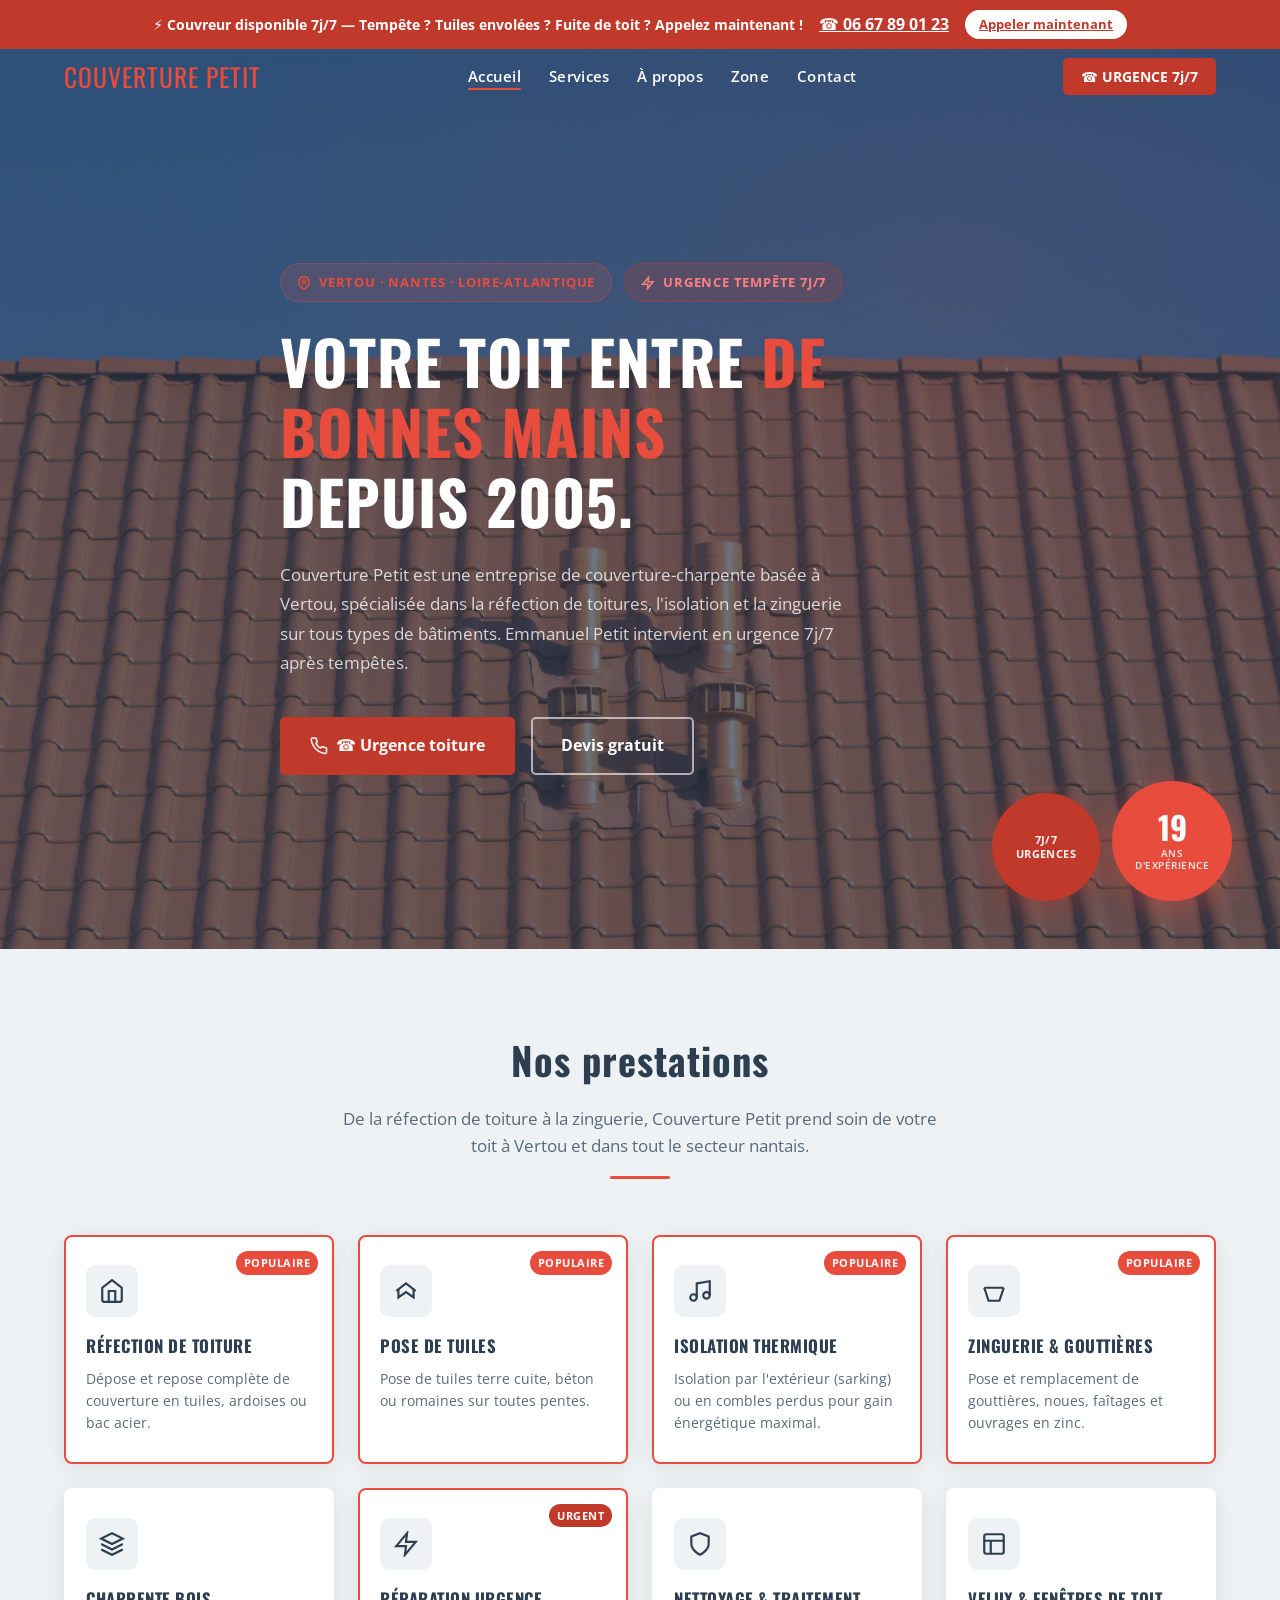
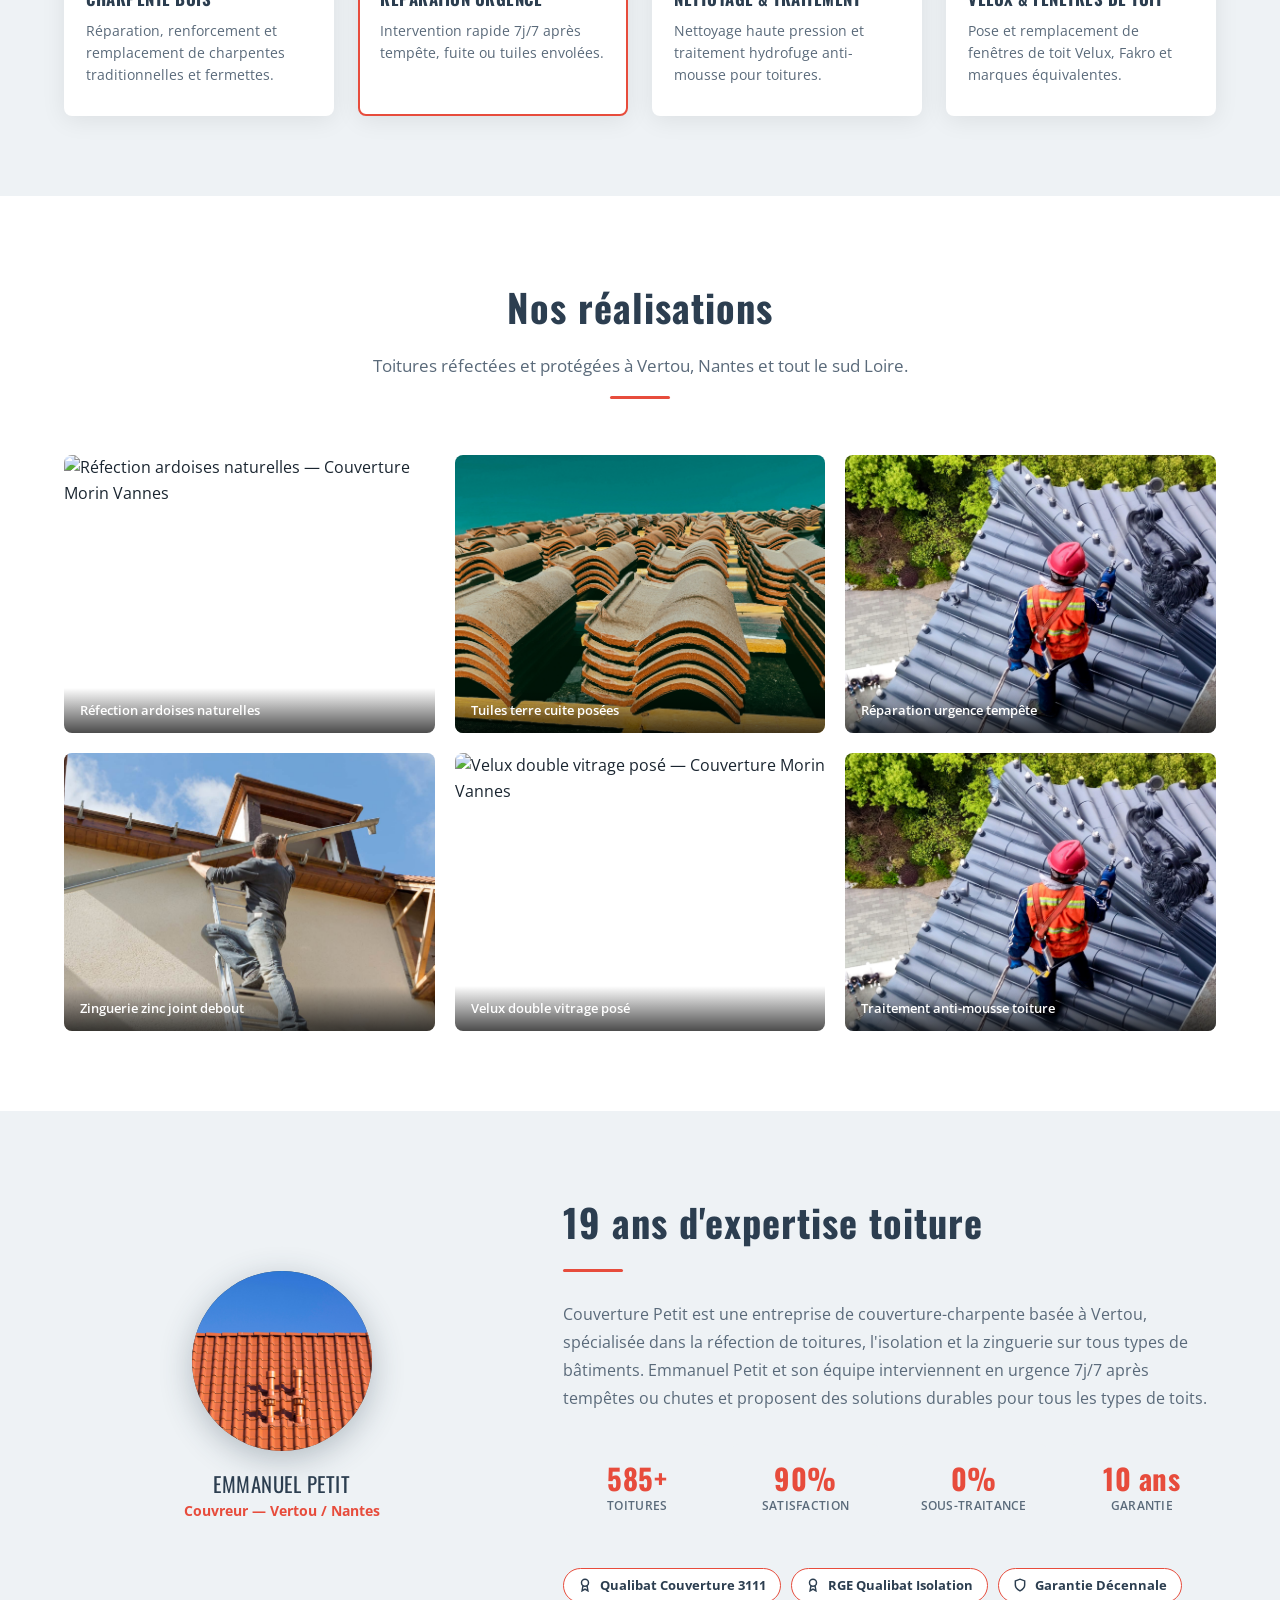
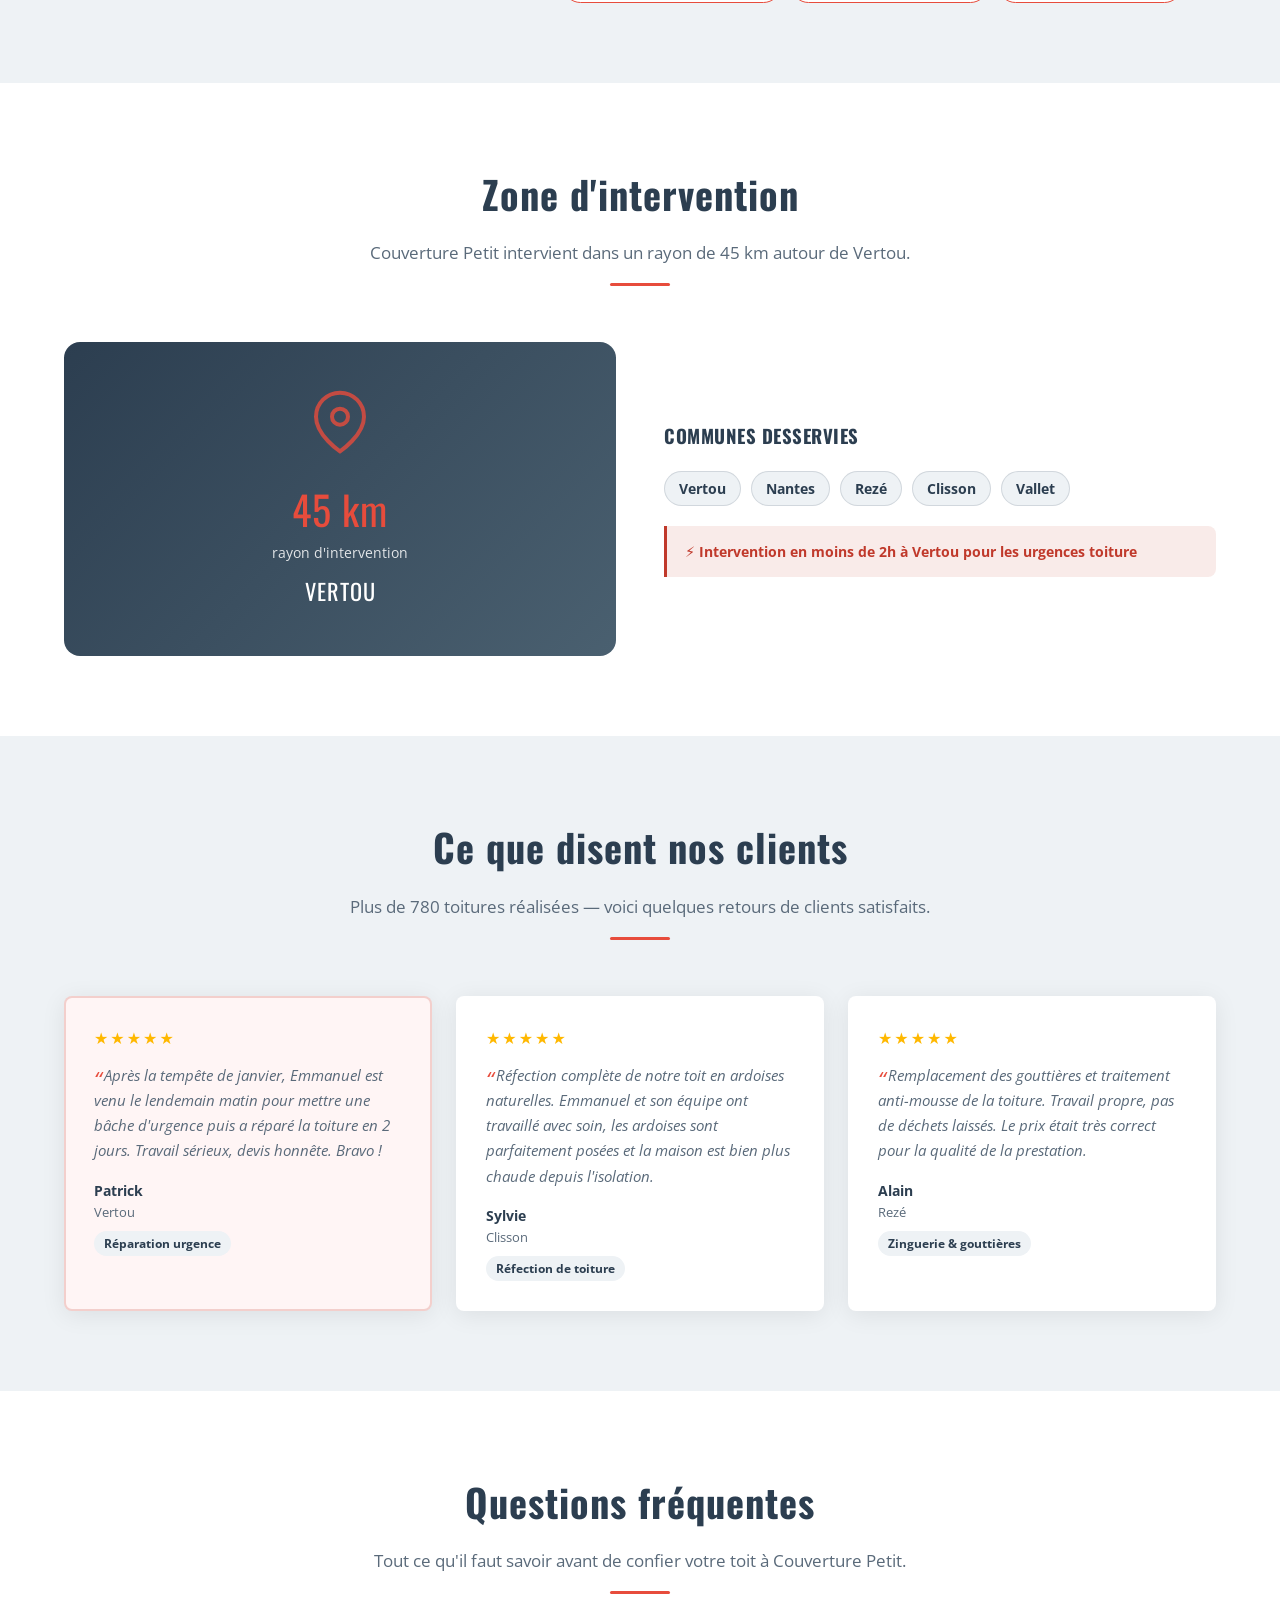
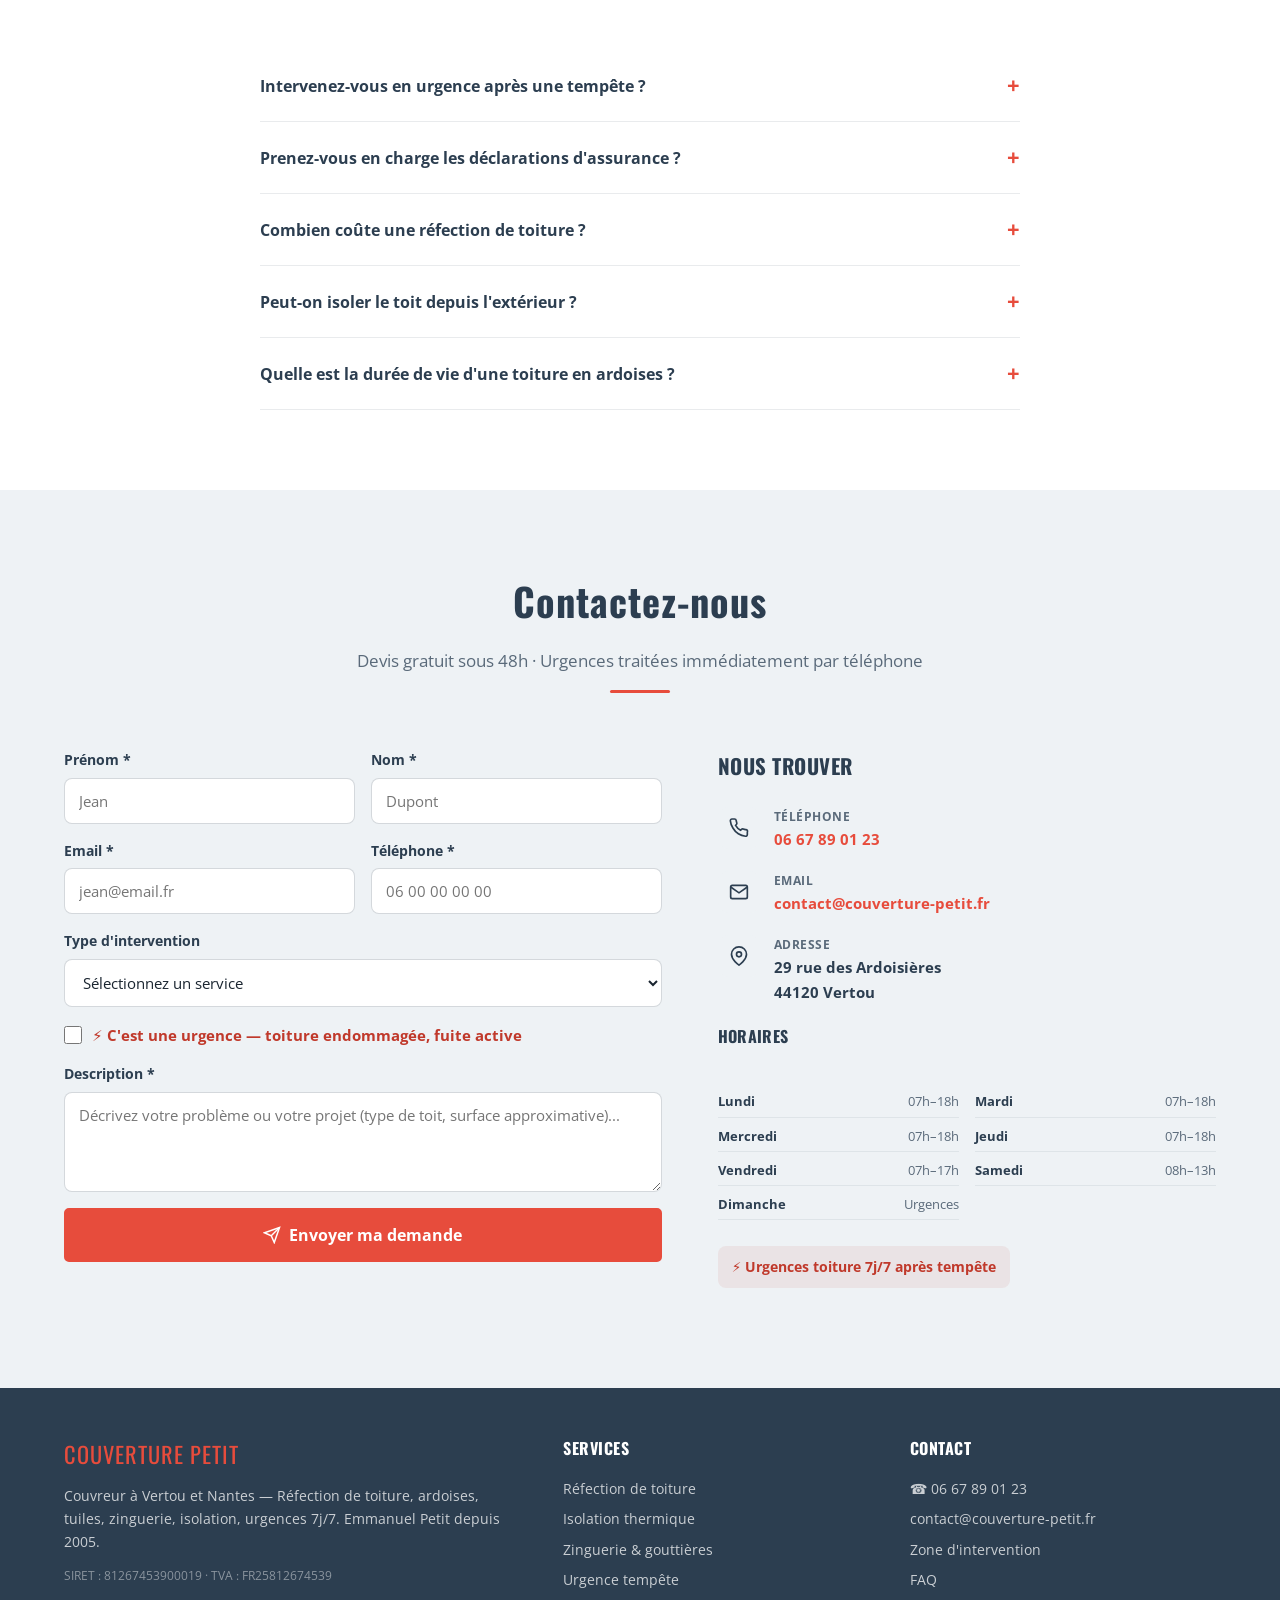
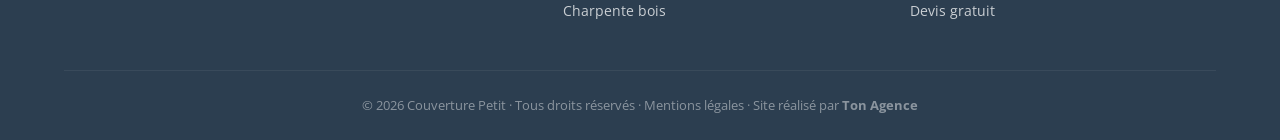
==== commit 5cbd9026: "feat: photos intégrées 8 sites + fix chauffagiste + référencement local - Hero : background-image av" ====
--- a/couvreur/index.html
+++ b/couvreur/index.html
@@ -196,12 +196,12 @@
       <div class="accent-line" aria-hidden="true"></div>
     </div>
     <div class="gallery-grid">
-      <div class="gallery-item"><div class="gallery-placeholder"><svg width="40" height="40" viewBox="0 0 24 24" fill="none" stroke="rgba(255,255,255,0.5)" stroke-width="1.5"><path d="M3 9l9-7 9 7v11a2 2 0 0 1-2 2H5a2 2 0 0 1-2-2z"/></svg></div><div class="gallery-label">Réfection ardoises naturelles</div></div>
-      <div class="gallery-item"><div class="gallery-placeholder"><svg width="40" height="40" viewBox="0 0 24 24" fill="none" stroke="rgba(255,255,255,0.6)" stroke-width="1.5"><path d="M3 12l9-7 9 7"/></svg></div><div class="gallery-label">Tuiles terre cuite posées</div></div>
-      <div class="gallery-item"><div class="gallery-placeholder"><svg width="40" height="40" viewBox="0 0 24 24" fill="none" stroke="rgba(255,255,255,0.5)" stroke-width="1.5"><path d="M13 2L3 14h9l-1 8 10-12h-9l1-8z"/></svg></div><div class="gallery-label">Réparation urgence tempête</div></div>
-      <div class="gallery-item"><div class="gallery-placeholder"><svg width="40" height="40" viewBox="0 0 24 24" fill="none" stroke="rgba(255,255,255,0.5)" stroke-width="1.5"><path d="M3 9h18M3 9l4 12h10l4-12"/></svg></div><div class="gallery-label">Zinguerie zinc joint debout</div></div>
-      <div class="gallery-item"><div class="gallery-placeholder"><svg width="40" height="40" viewBox="0 0 24 24" fill="none" stroke="rgba(255,255,255,0.5)" stroke-width="1.5"><rect x="3" y="3" width="18" height="18" rx="2"/><path d="M3 9h18M9 21V9"/></svg></div><div class="gallery-label">Velux double vitrage posé</div></div>
-      <div class="gallery-item"><div class="gallery-placeholder"><svg width="40" height="40" viewBox="0 0 24 24" fill="none" stroke="rgba(255,255,255,0.5)" stroke-width="1.5"><path d="M12 22s8-4 8-10V5l-8-3-8 3v7c0 6 8 10 8 10z"/></svg></div><div class="gallery-label">Traitement anti-mousse toiture</div></div>
+      <div class="gallery-item"><img src="images/toiture.jpg" alt="Réfection ardoises naturelles — Couverture Morin Vannes" loading="lazy"><div class="gallery-label">Réfection ardoises naturelles</div></div>
+      <div class="gallery-item"><img src="images/tuiles.jpg" alt="Tuiles terre cuite posées — Couverture Morin Vannes" loading="lazy"><div class="gallery-label">Tuiles terre cuite posées</div></div>
+      <div class="gallery-item"><img src="images/chantier.jpg" alt="Réparation urgence tempête — couvreur Vannes" loading="lazy"><div class="gallery-label">Réparation urgence tempête</div></div>
+      <div class="gallery-item"><img src="images/zinguerie.jpg" alt="Zinguerie zinc joint debout — Couverture Morin Vannes" loading="lazy"><div class="gallery-label">Zinguerie zinc joint debout</div></div>
+      <div class="gallery-item"><img src="images/toiture.jpg" alt="Velux double vitrage posé — Couverture Morin Vannes" loading="lazy"><div class="gallery-label">Velux double vitrage posé</div></div>
+      <div class="gallery-item"><img src="images/chantier.jpg" alt="Traitement anti-mousse toiture — Couverture Morin Vannes" loading="lazy"><div class="gallery-label">Traitement anti-mousse toiture</div></div>
     </div>
   </div>
 </section>
@@ -210,7 +210,9 @@
   <div class="container">
     <div class="apropos-grid">
       <div class="apropos-avatar-wrap">
-        <div class="apropos-avatar" aria-hidden="true">EP</div>
+        <div class="apropos-avatar">
+          <img src="images/hero.jpg" alt="Emmanuel Petit, couvreur à Vannes" loading="lazy">
+        </div>
         <div class="apropos-avatar-name">Emmanuel Petit</div>
         <div class="apropos-avatar-title">Couvreur — Vertou / Nantes</div>
       </div>
--- a/couvreur/style.css
+++ b/couvreur/style.css
@@ -78,9 +78,9 @@
 
 /* HERO */
 .hero { min-height: 100vh; display: flex; align-items: center; position: relative; overflow: hidden; padding-top: 120px;
-  background: linear-gradient(160deg, rgba(20,28,38,.96) 0%, rgba(44,62,80,.88) 50%, rgba(15,20,28,.97) 100%),
-    repeating-linear-gradient(30deg, transparent, transparent 25px, rgba(231,76,60,.025) 25px, rgba(231,76,60,.025) 26px),
-    linear-gradient(180deg, #141c26 0%, #2c3e50 50%, #0f141c 100%);
+  background:
+    linear-gradient(rgba(44,62,80,.7), rgba(44,62,80,.7)),
+    url('images/hero.jpg') center/cover no-repeat;
 }
 .hero::before { content: ''; position: absolute; inset: 0; background: radial-gradient(ellipse at 75% 25%, rgba(231,76,60,.08) 0%, transparent 55%); }
 .hero-content { position: relative; z-index: 1; max-width: 720px; }
@@ -122,11 +122,14 @@
 .gallery-item:nth-child(5) .gallery-placeholder { background: linear-gradient(135deg,#c0392b,#E74C3C); }
 .gallery-item:nth-child(6) .gallery-placeholder { background: linear-gradient(135deg,#2C3E50,#4a6070); }
 .gallery-label { position: absolute; bottom: 0; left: 0; right: 0; padding: 12px 16px; background: linear-gradient(transparent, rgba(0,0,0,.7)); color: var(--color-white); font-size: .82rem; font-weight: 600; }
+.gallery-item img { width: 100%; height: 100%; object-fit: cover; display: block; transition: transform var(--transition); }
+.gallery-item:hover img { transform: scale(1.04); }
 
 /* À PROPOS */
 .apropos-grid { display: grid; grid-template-columns: 1fr 1.5fr; gap: 64px; align-items: center; }
 .apropos-avatar-wrap { text-align: center; }
-.apropos-avatar { width: 180px; height: 180px; border-radius: 50%; margin: 0 auto 16px; background: linear-gradient(135deg, var(--color-primary), #4a6070); display: flex; align-items: center; justify-content: center; font-family: var(--font-display); font-size: 3.5rem; color: var(--color-accent); box-shadow: 0 8px 32px rgba(44,62,80,.3); letter-spacing: 1px; }
+.apropos-avatar { width: 180px; height: 180px; border-radius: 50%; margin: 0 auto 16px; background: linear-gradient(135deg, var(--color-primary), #4a6070); display: flex; align-items: center; justify-content: center; font-family: var(--font-display); font-size: 3.5rem; color: var(--color-accent); box-shadow: 0 8px 32px rgba(44,62,80,.3); letter-spacing: 1px; overflow: hidden; }
+.apropos-avatar img { width: 100%; height: 100%; object-fit: cover; display: block; }
 .apropos-avatar-name  { font-family: var(--font-display); font-size: 1.3rem; color: var(--color-primary); letter-spacing: .5px; text-transform: uppercase; }
 .apropos-avatar-title { font-size: .88rem; color: var(--color-accent); font-weight: 700; }
 .apropos-desc { font-size: 1rem; color: var(--color-text-light); line-height: 1.75; margin-bottom: 32px; }
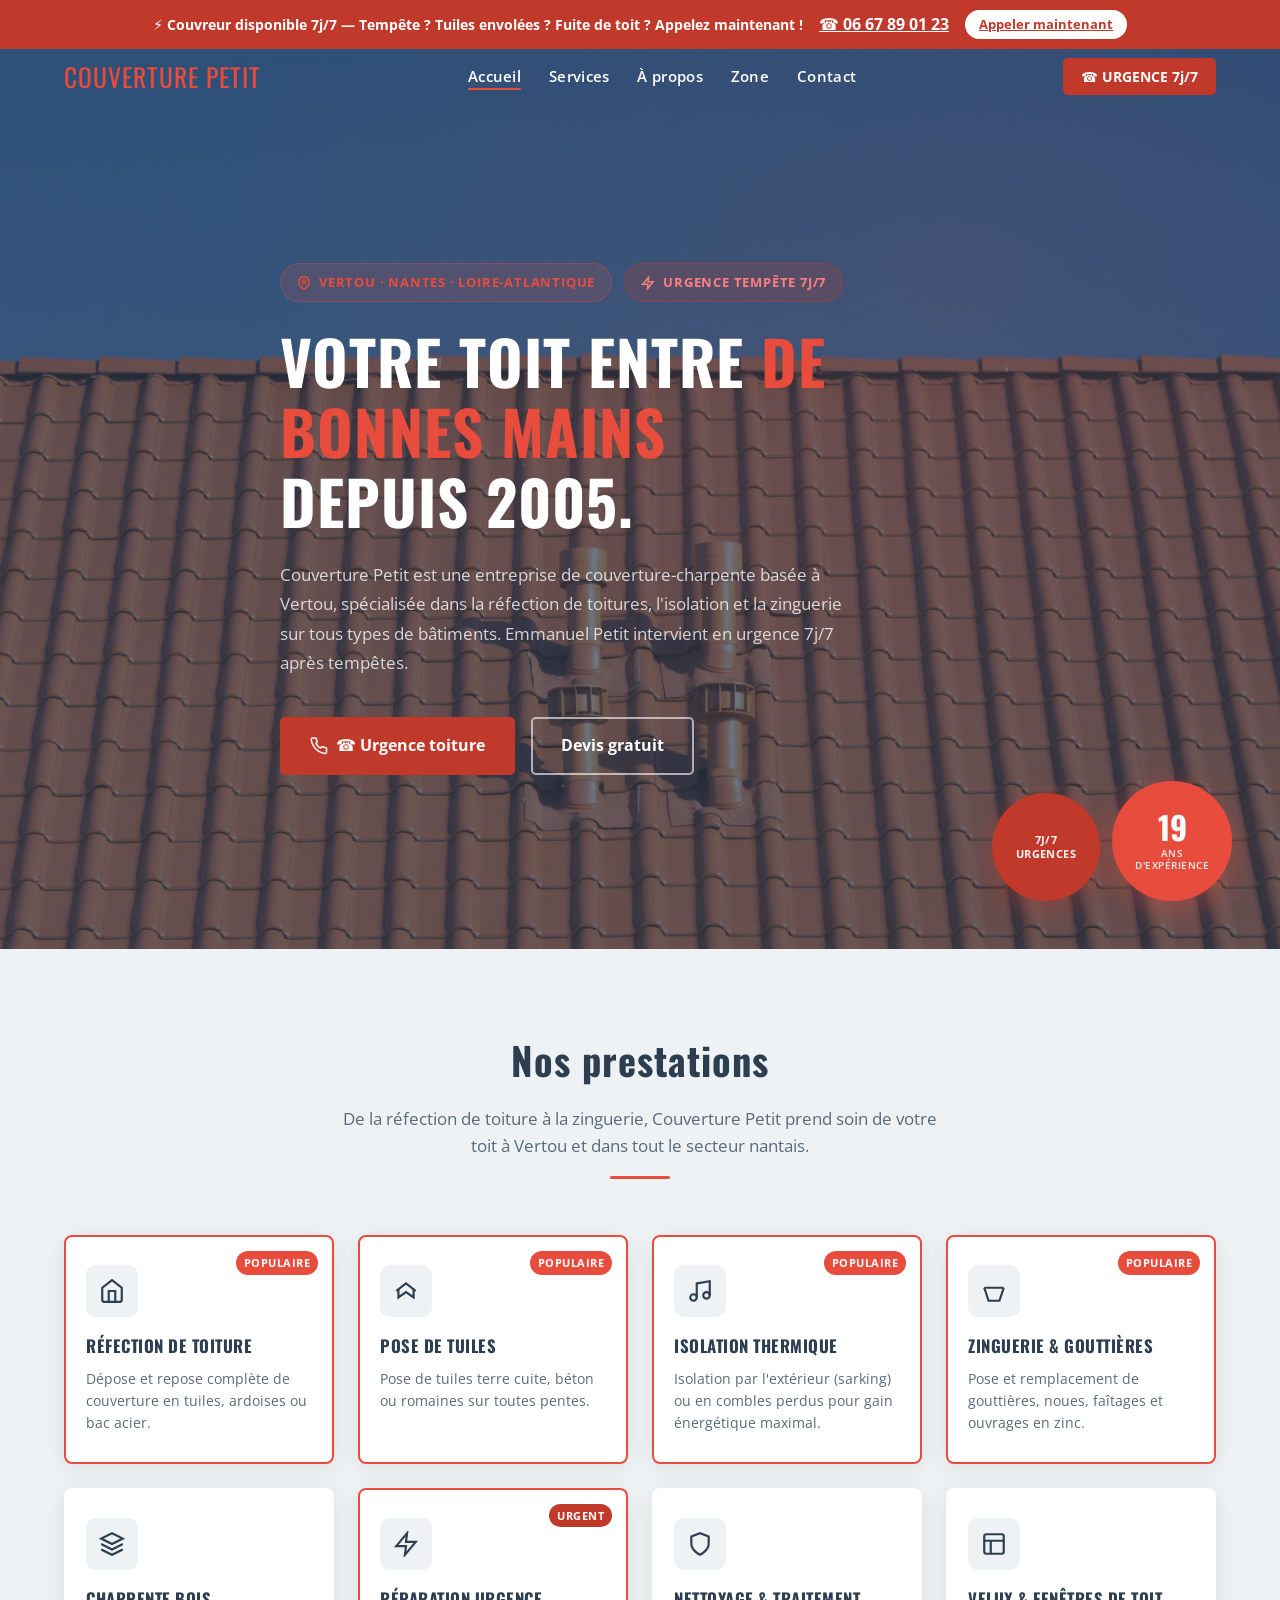
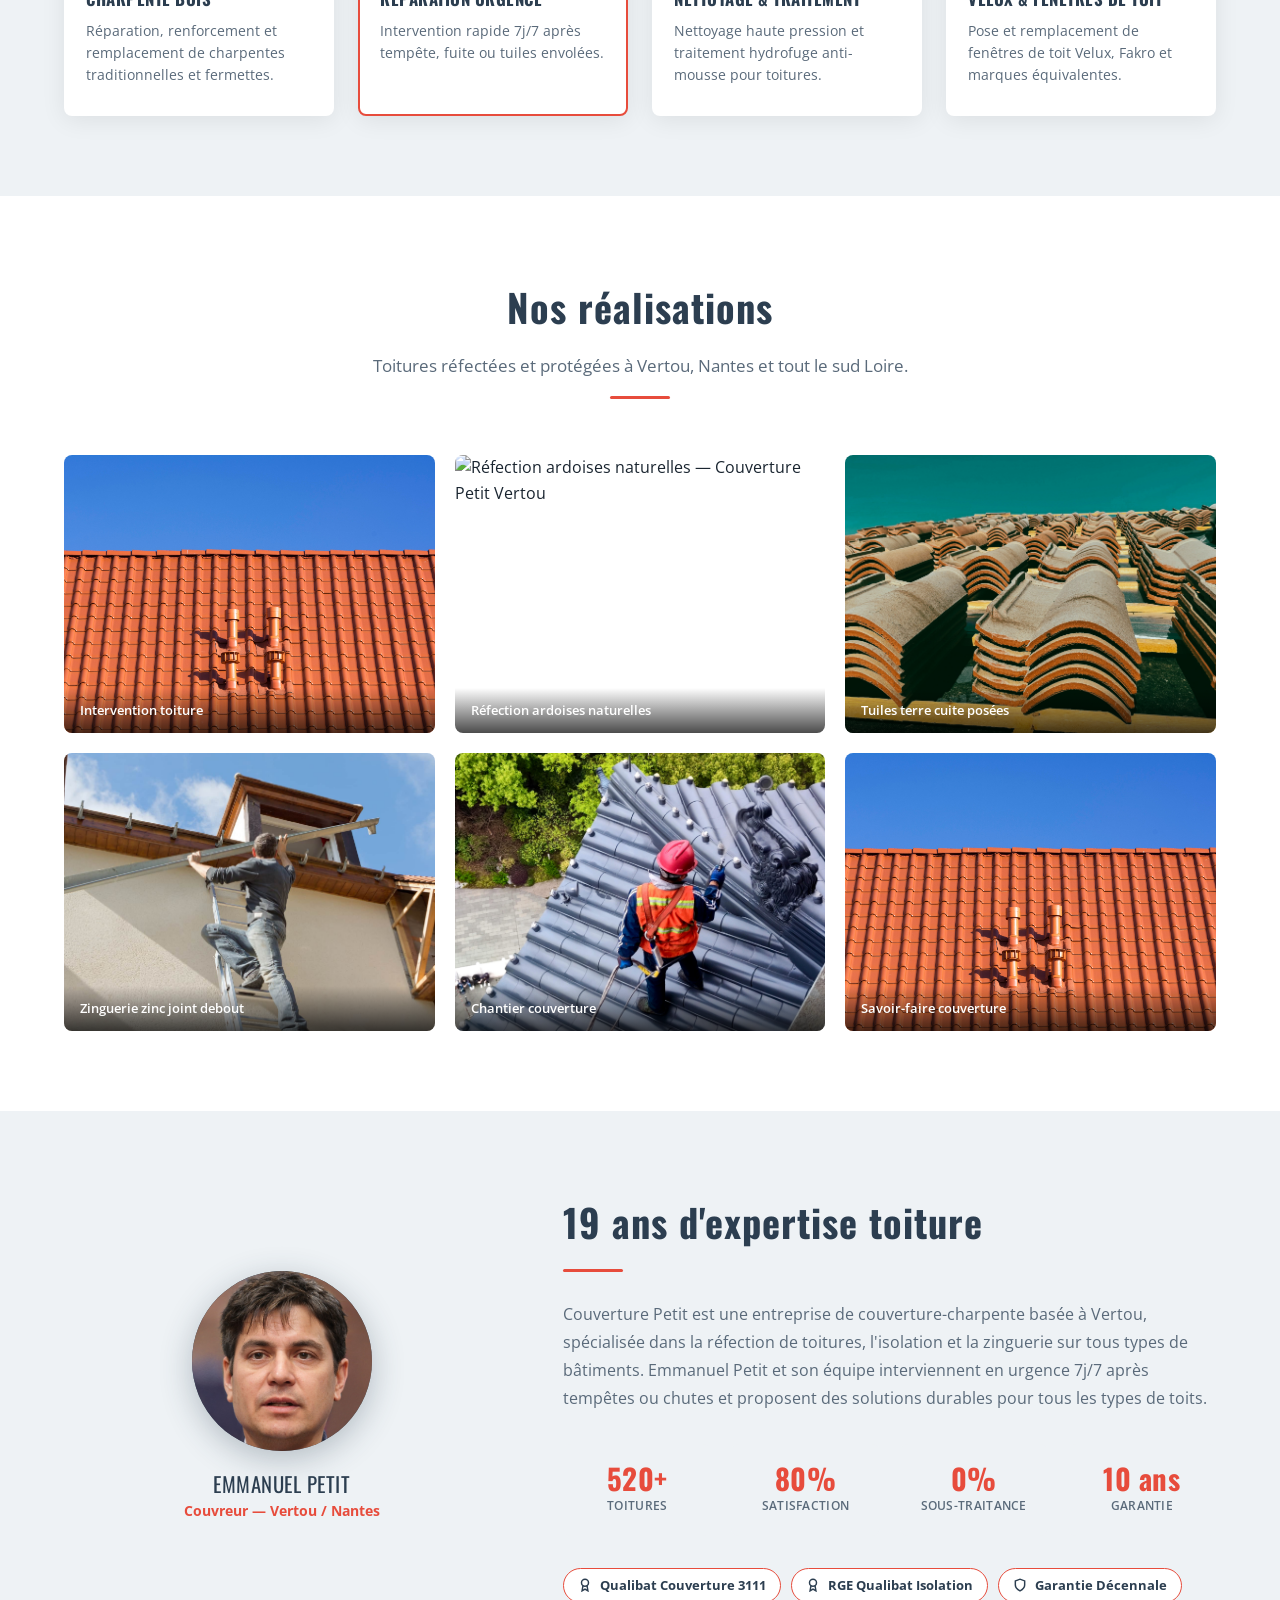
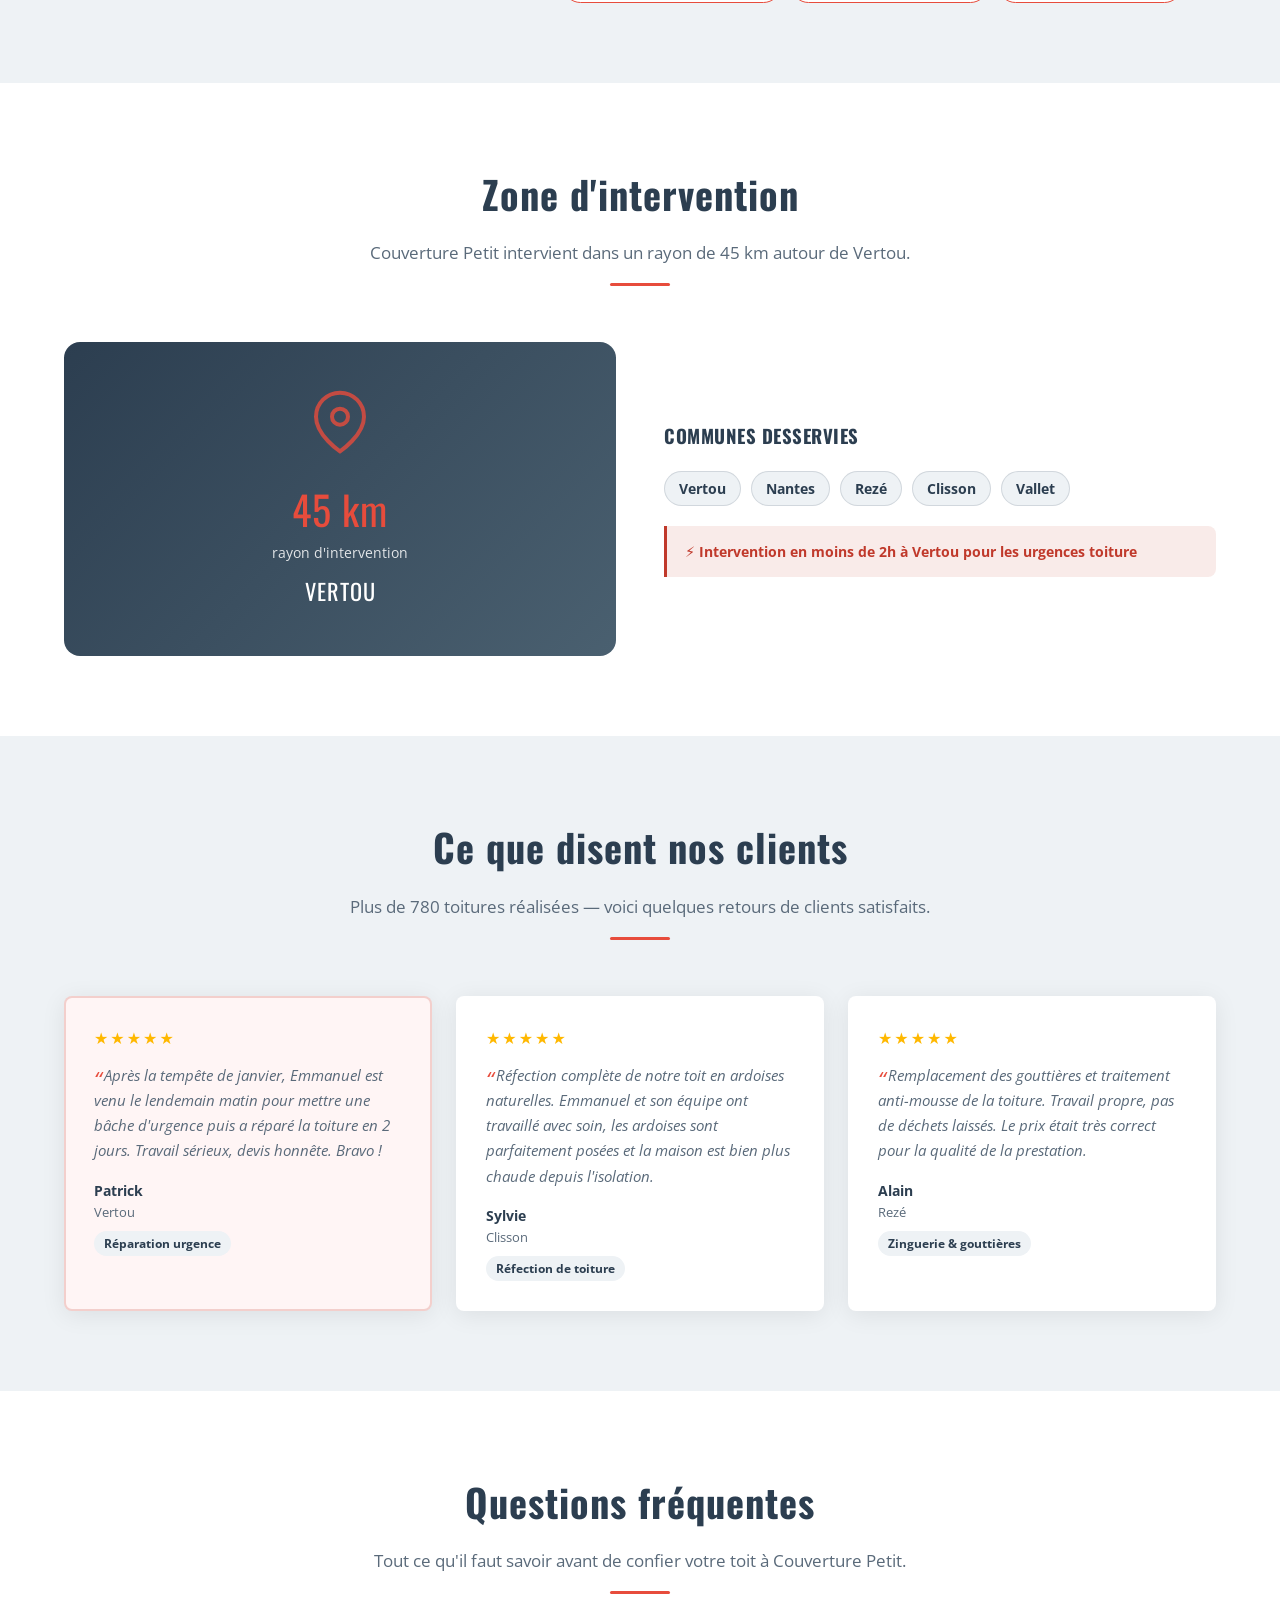
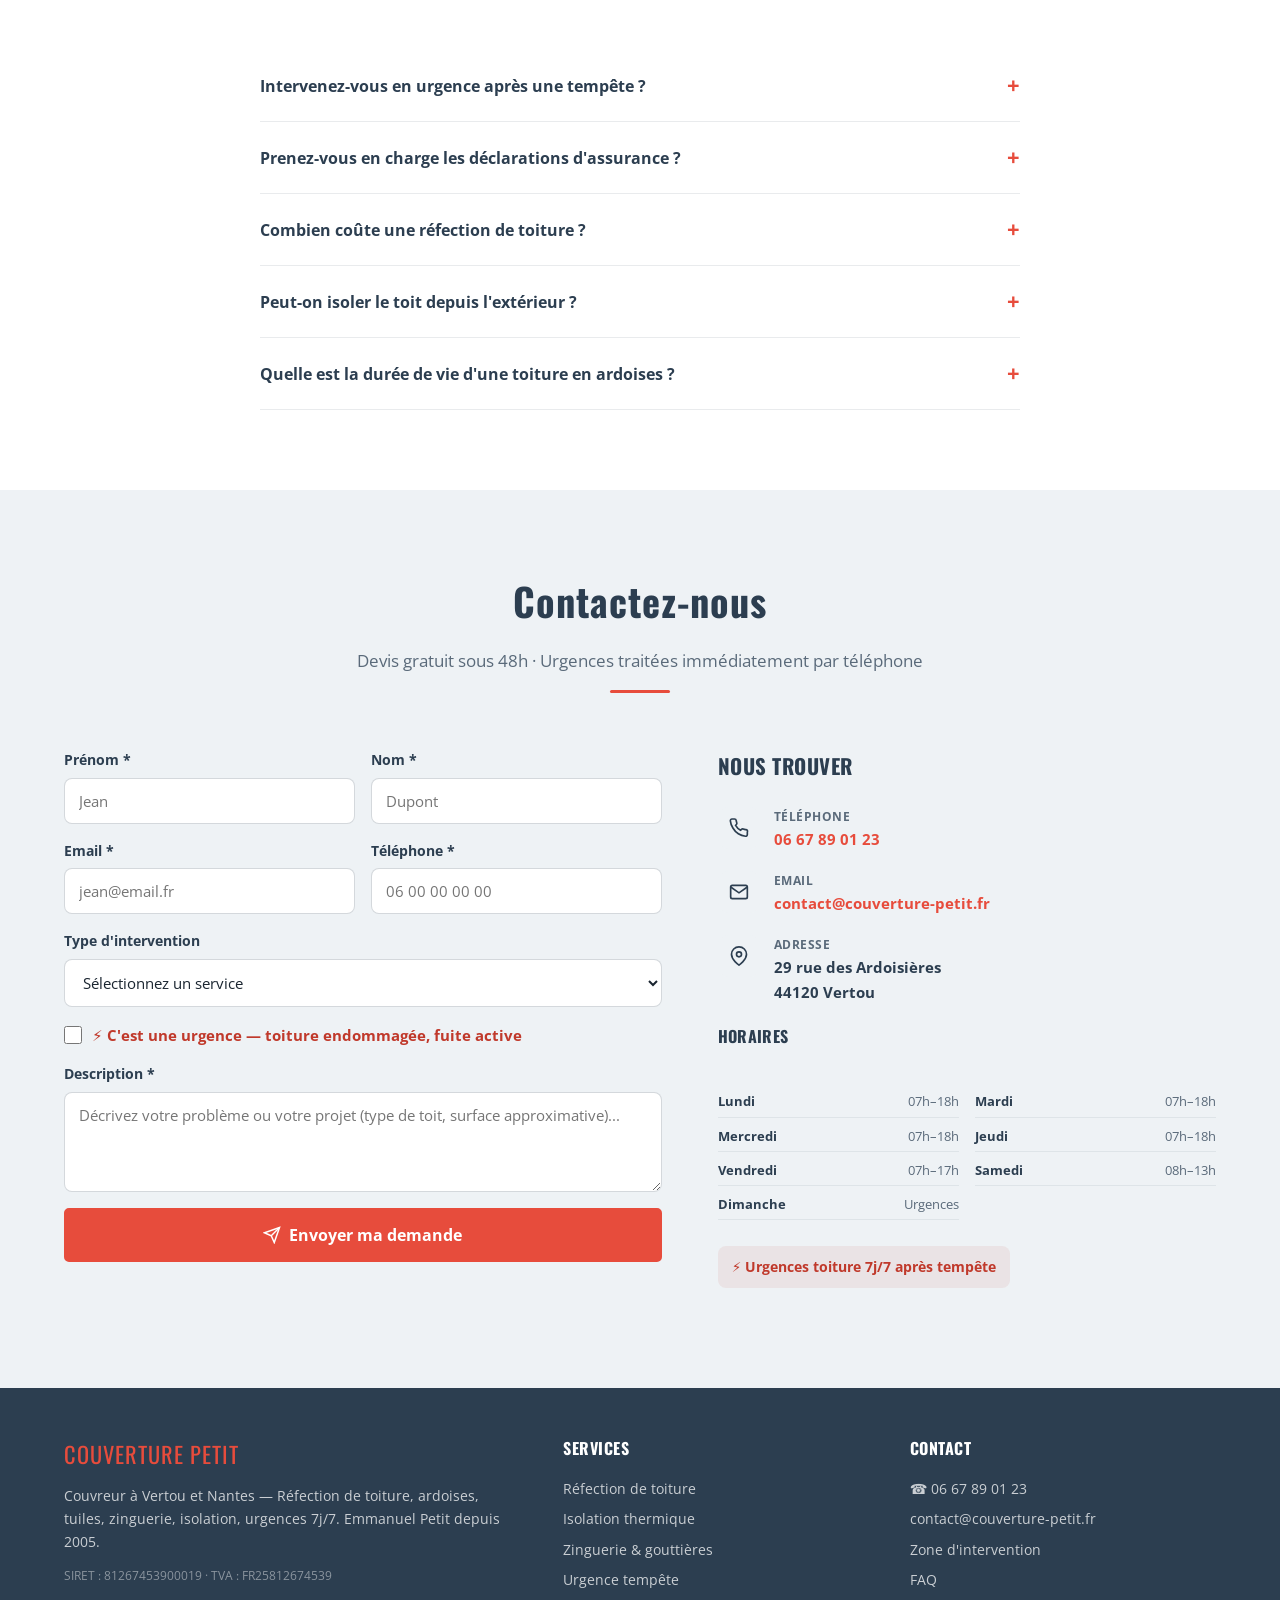
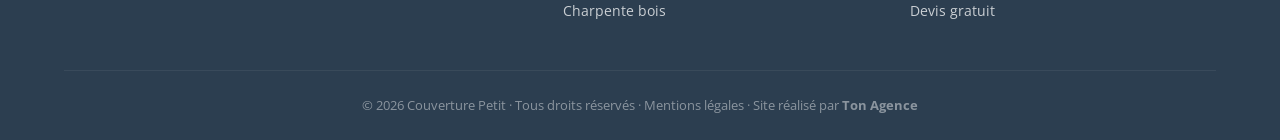
==== commit c3f9f3b1: "feat: photos galerie complètes + avatars profil 8 sites" ====
--- a/couvreur/index.html
+++ b/couvreur/index.html
@@ -196,12 +196,12 @@
       <div class="accent-line" aria-hidden="true"></div>
     </div>
     <div class="gallery-grid">
-      <div class="gallery-item"><img src="images/toiture.jpg" alt="Réfection ardoises naturelles — Couverture Morin Vannes" loading="lazy"><div class="gallery-label">Réfection ardoises naturelles</div></div>
-      <div class="gallery-item"><img src="images/tuiles.jpg" alt="Tuiles terre cuite posées — Couverture Morin Vannes" loading="lazy"><div class="gallery-label">Tuiles terre cuite posées</div></div>
-      <div class="gallery-item"><img src="images/chantier.jpg" alt="Réparation urgence tempête — couvreur Vannes" loading="lazy"><div class="gallery-label">Réparation urgence tempête</div></div>
-      <div class="gallery-item"><img src="images/zinguerie.jpg" alt="Zinguerie zinc joint debout — Couverture Morin Vannes" loading="lazy"><div class="gallery-label">Zinguerie zinc joint debout</div></div>
-      <div class="gallery-item"><img src="images/toiture.jpg" alt="Velux double vitrage posé — Couverture Morin Vannes" loading="lazy"><div class="gallery-label">Velux double vitrage posé</div></div>
-      <div class="gallery-item"><img src="images/chantier.jpg" alt="Traitement anti-mousse toiture — Couverture Morin Vannes" loading="lazy"><div class="gallery-label">Traitement anti-mousse toiture</div></div>
+      <div class="gallery-item"><img src="images/hero.jpg" alt="Couvreur sur toiture — Couverture Petit Vertou" loading="lazy"><div class="gallery-label">Intervention toiture</div></div>
+      <div class="gallery-item"><img src="images/toiture.jpg" alt="Réfection ardoises naturelles — Couverture Petit Vertou" loading="lazy"><div class="gallery-label">Réfection ardoises naturelles</div></div>
+      <div class="gallery-item"><img src="images/tuiles.jpg" alt="Tuiles terre cuite posées — Couverture Petit Vertou" loading="lazy"><div class="gallery-label">Tuiles terre cuite posées</div></div>
+      <div class="gallery-item"><img src="images/zinguerie.jpg" alt="Zinguerie zinc joint debout — Couverture Petit Vertou" loading="lazy"><div class="gallery-label">Zinguerie zinc joint debout</div></div>
+      <div class="gallery-item"><img src="images/chantier.jpg" alt="Chantier couverture en cours — Couverture Petit Vertou" loading="lazy"><div class="gallery-label">Chantier couverture</div></div>
+      <div class="gallery-item"><img src="images/hero.jpg" alt="Savoir-faire couverture — Couverture Petit Vertou" loading="lazy"><div class="gallery-label">Savoir-faire couverture</div></div>
     </div>
   </div>
 </section>
@@ -211,7 +211,7 @@
     <div class="apropos-grid">
       <div class="apropos-avatar-wrap">
         <div class="apropos-avatar">
-          <img src="images/hero.jpg" alt="Emmanuel Petit, couvreur à Vannes" loading="lazy">
+          <img src="images/avatar.jpg" alt="Emmanuel Petit, couvreur à Vertou — photo de profil" loading="lazy">
         </div>
         <div class="apropos-avatar-name">Emmanuel Petit</div>
         <div class="apropos-avatar-title">Couvreur — Vertou / Nantes</div>
